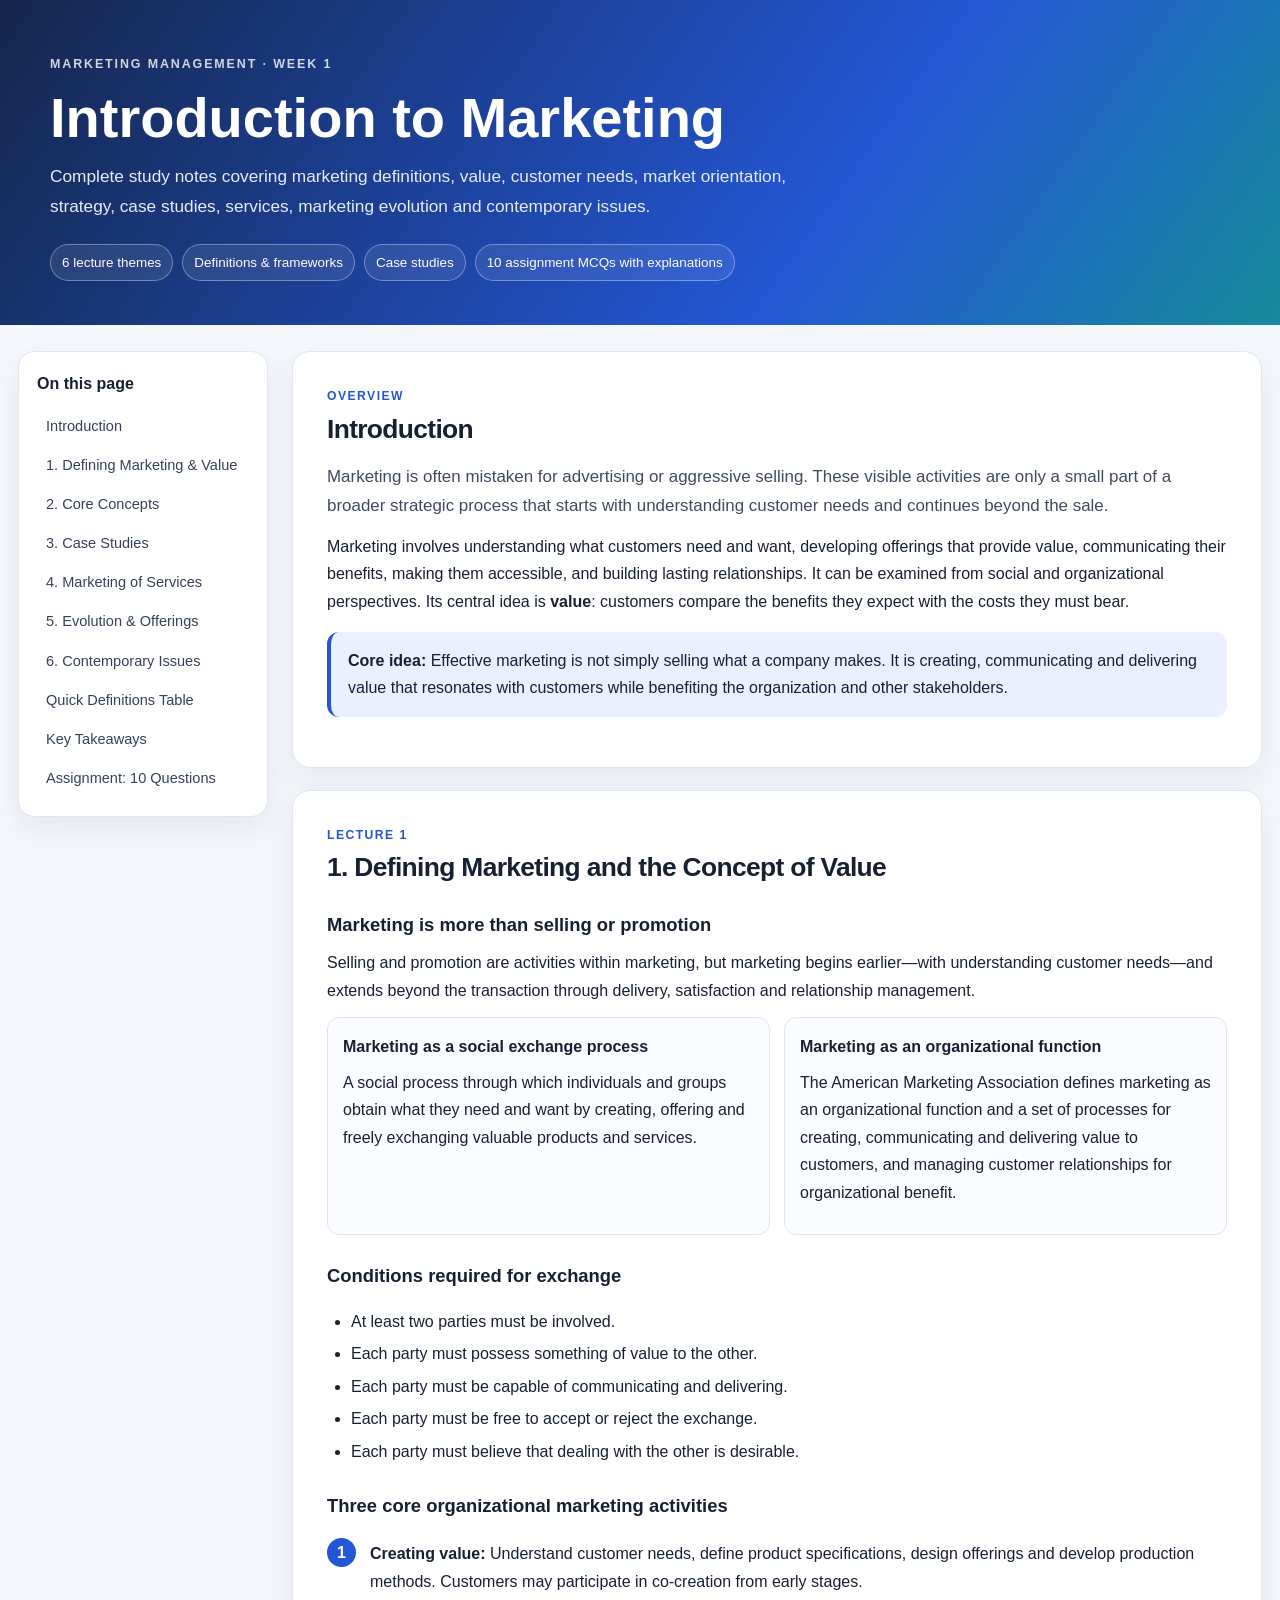
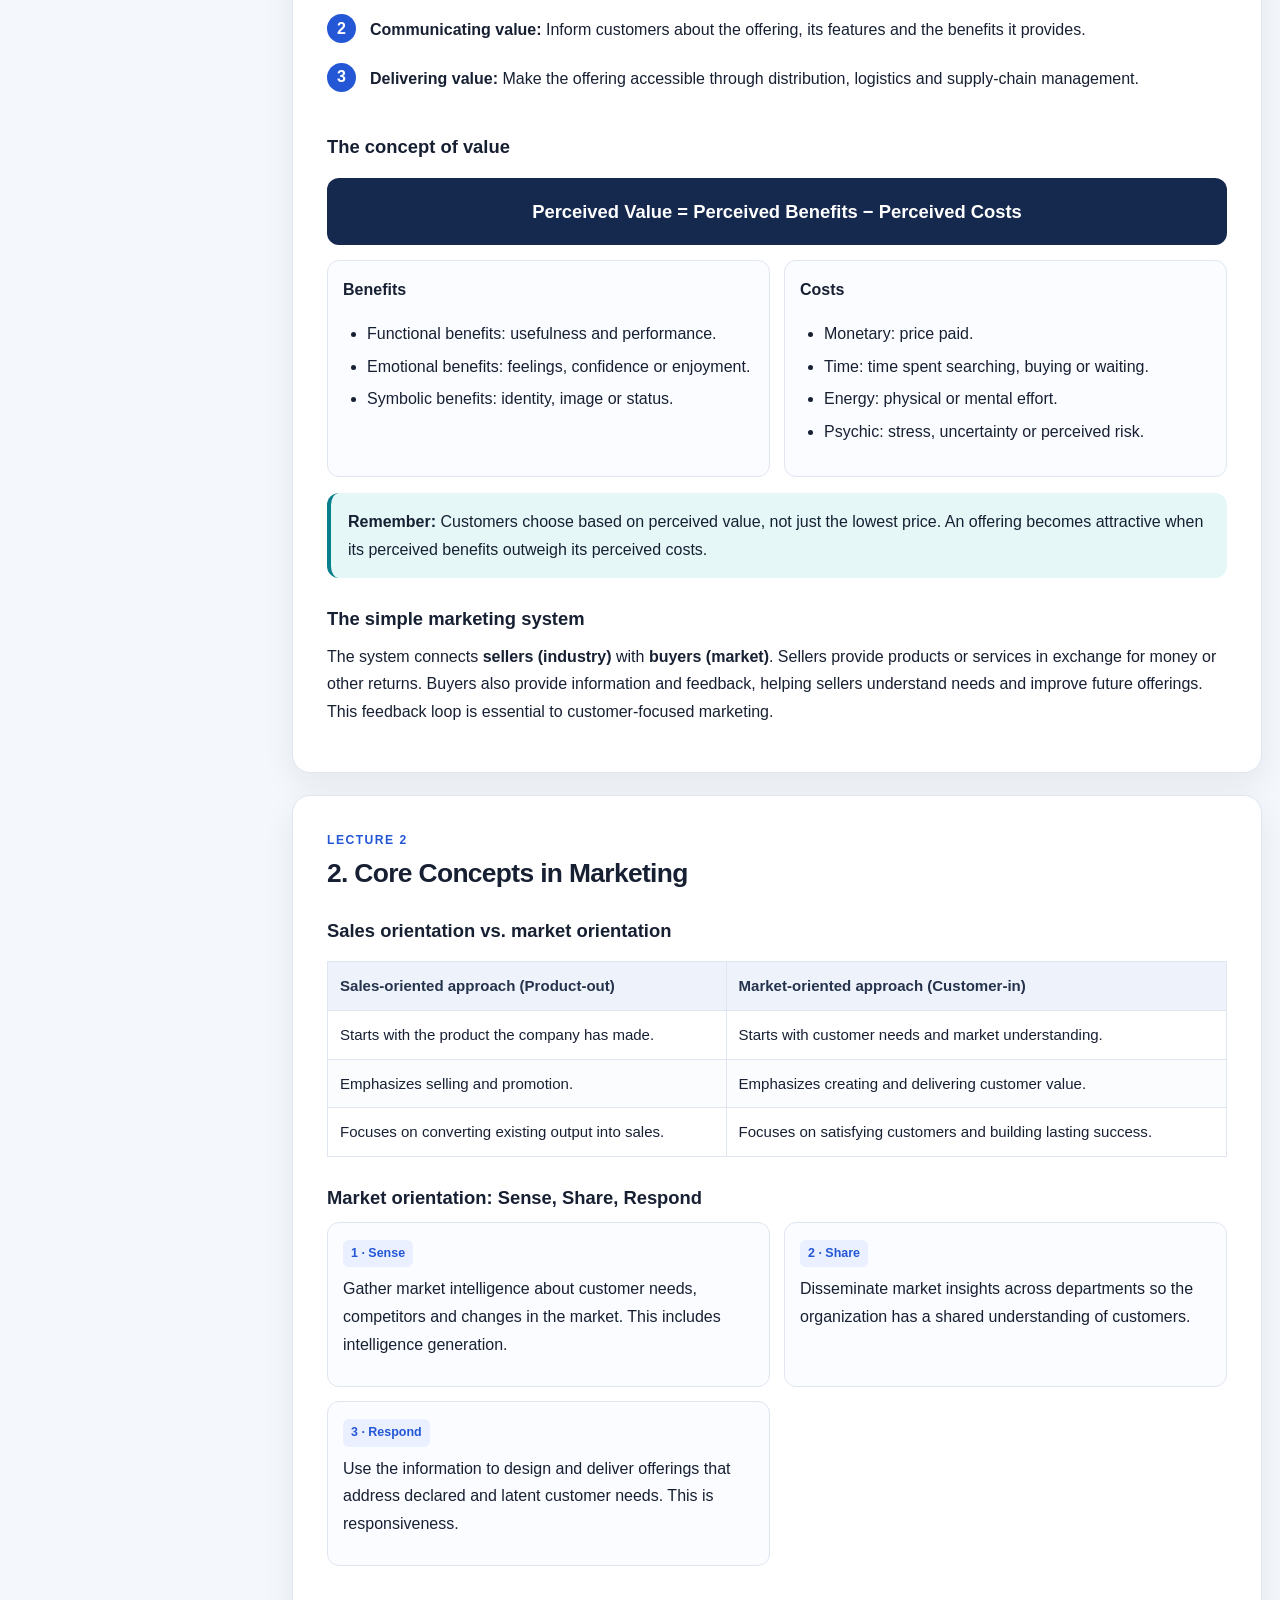
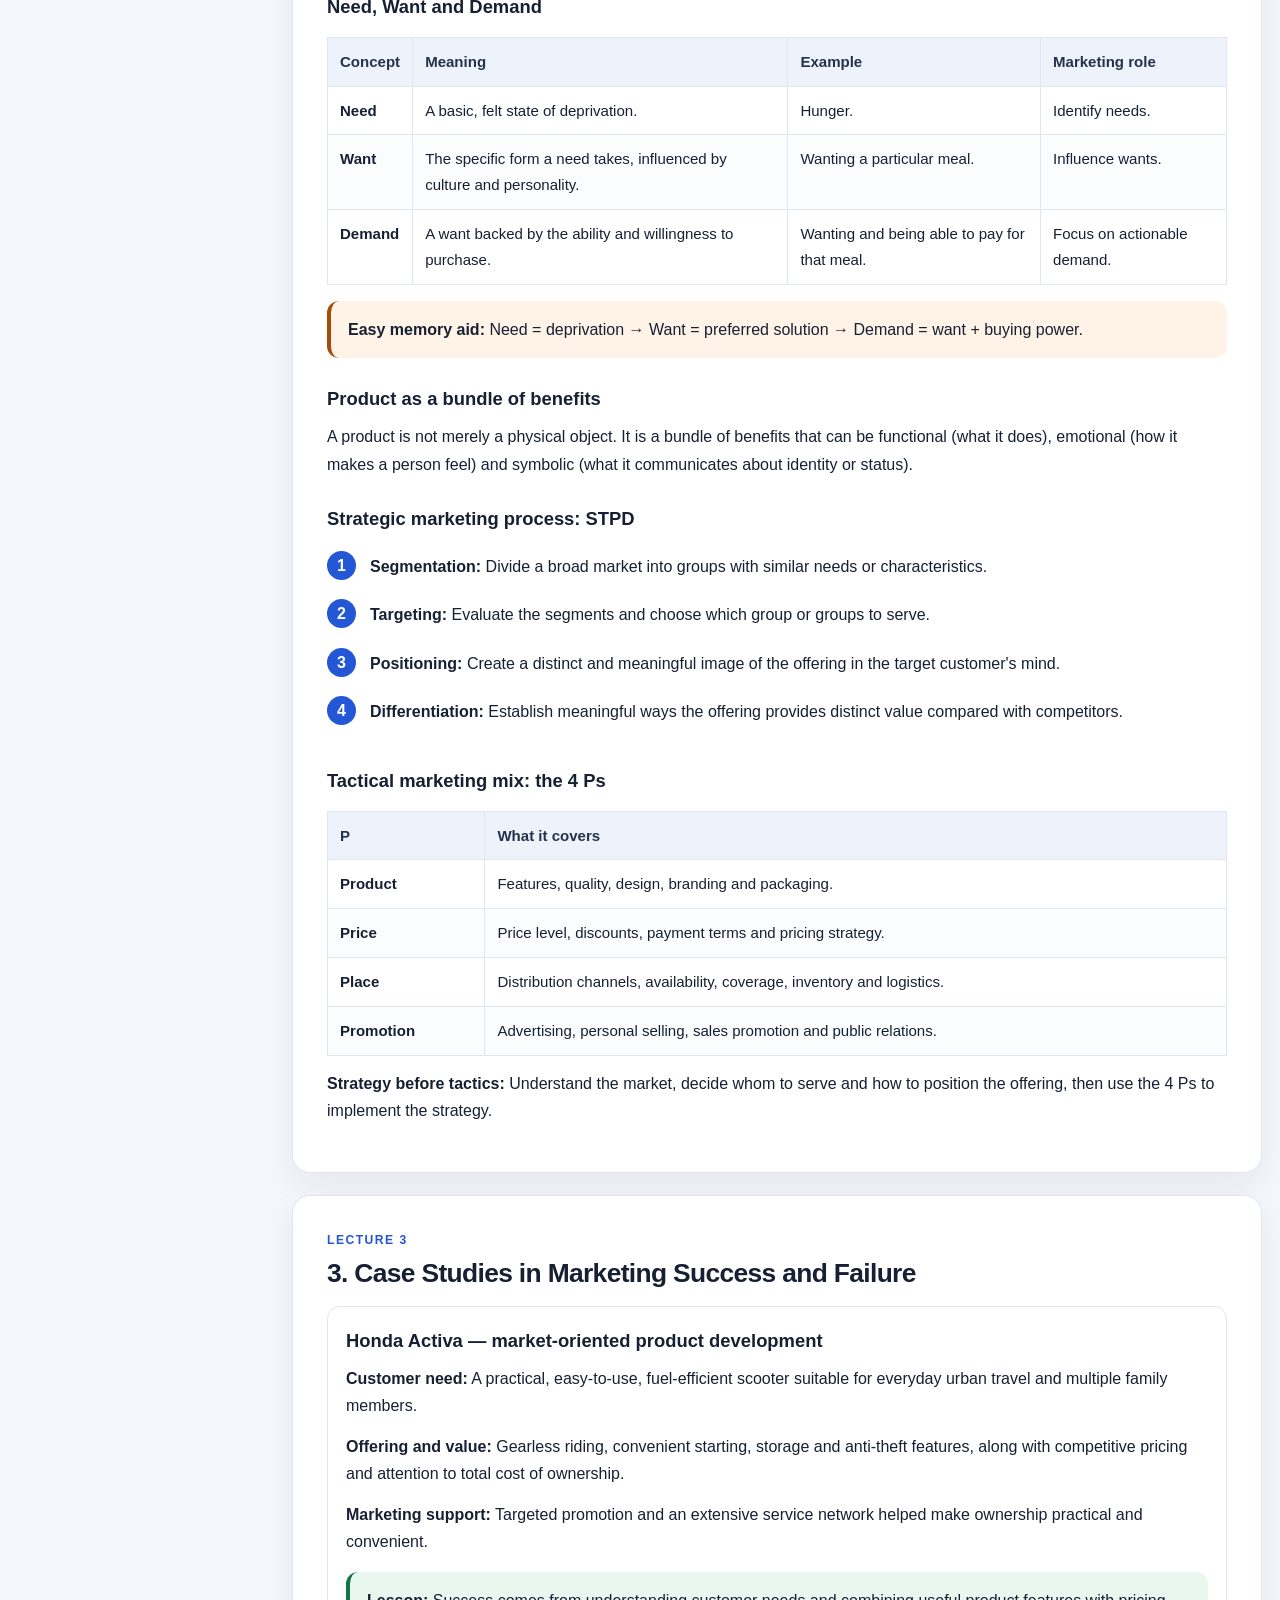
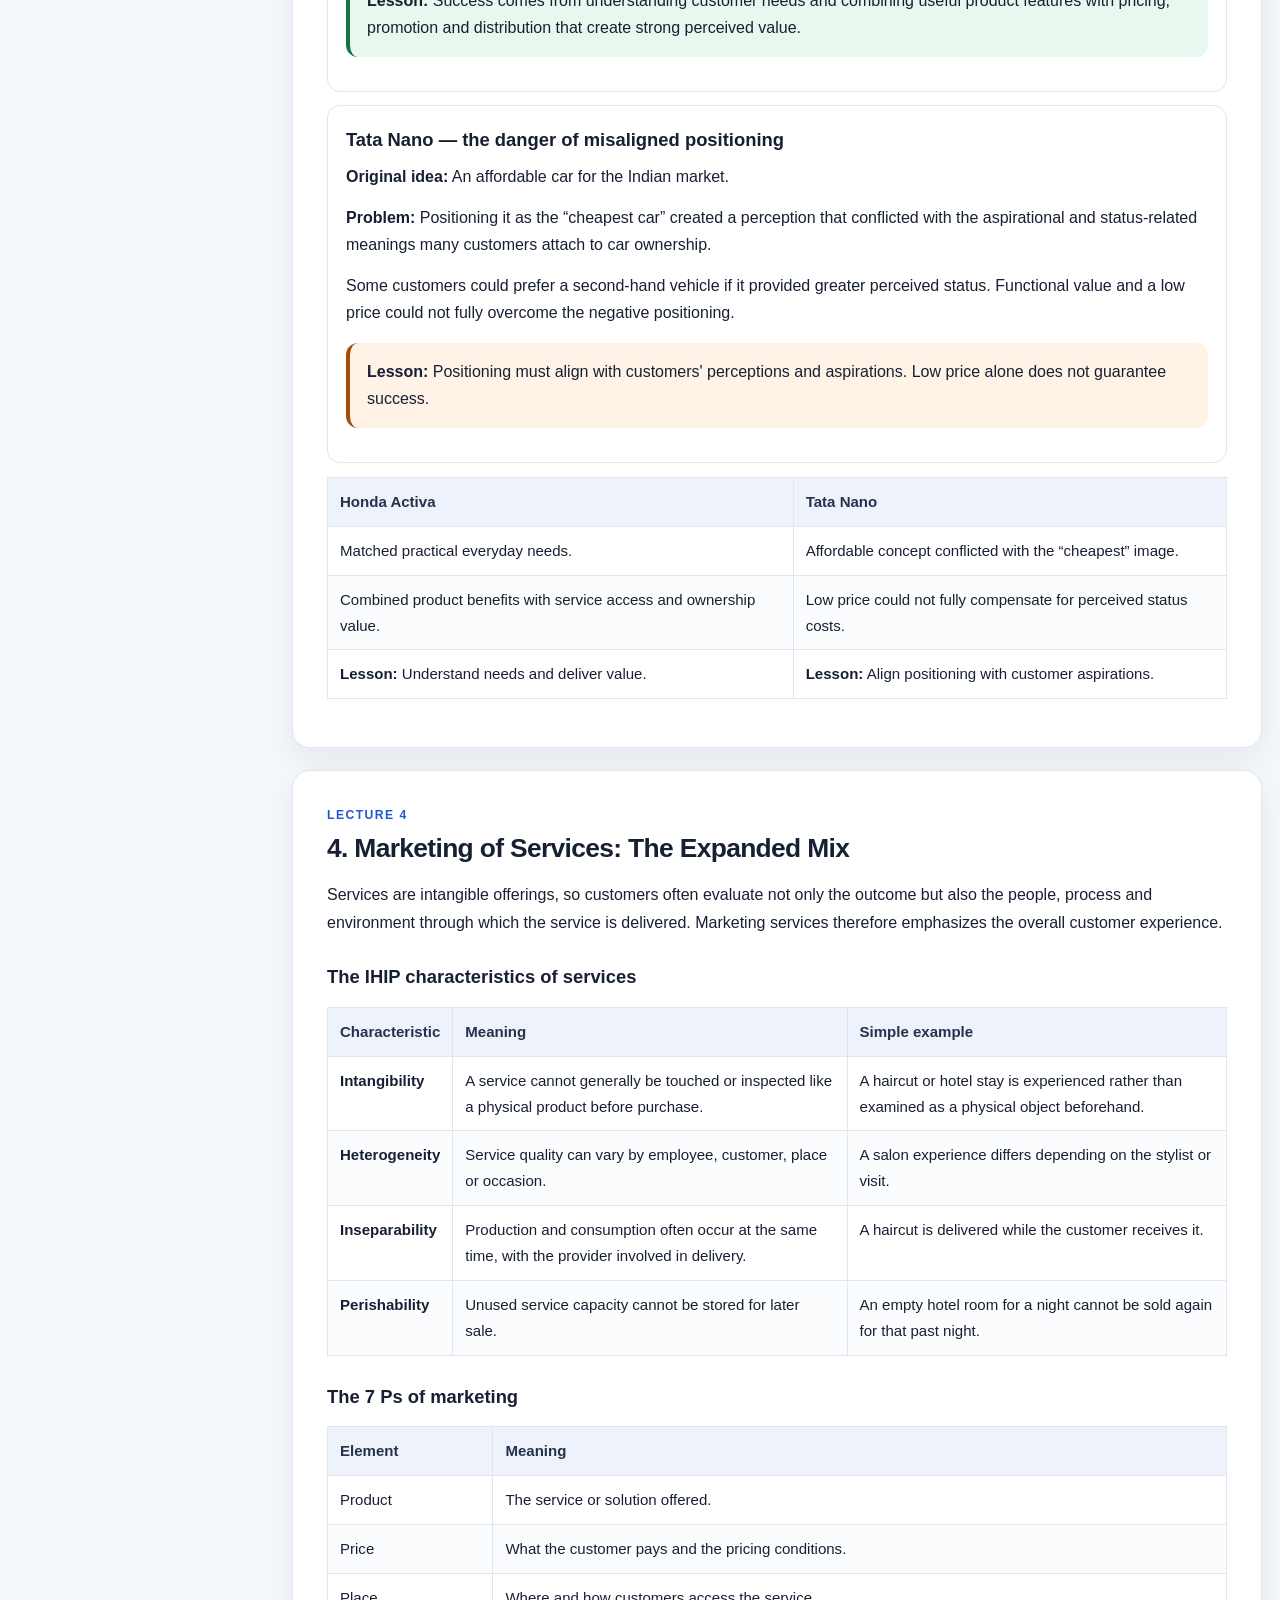
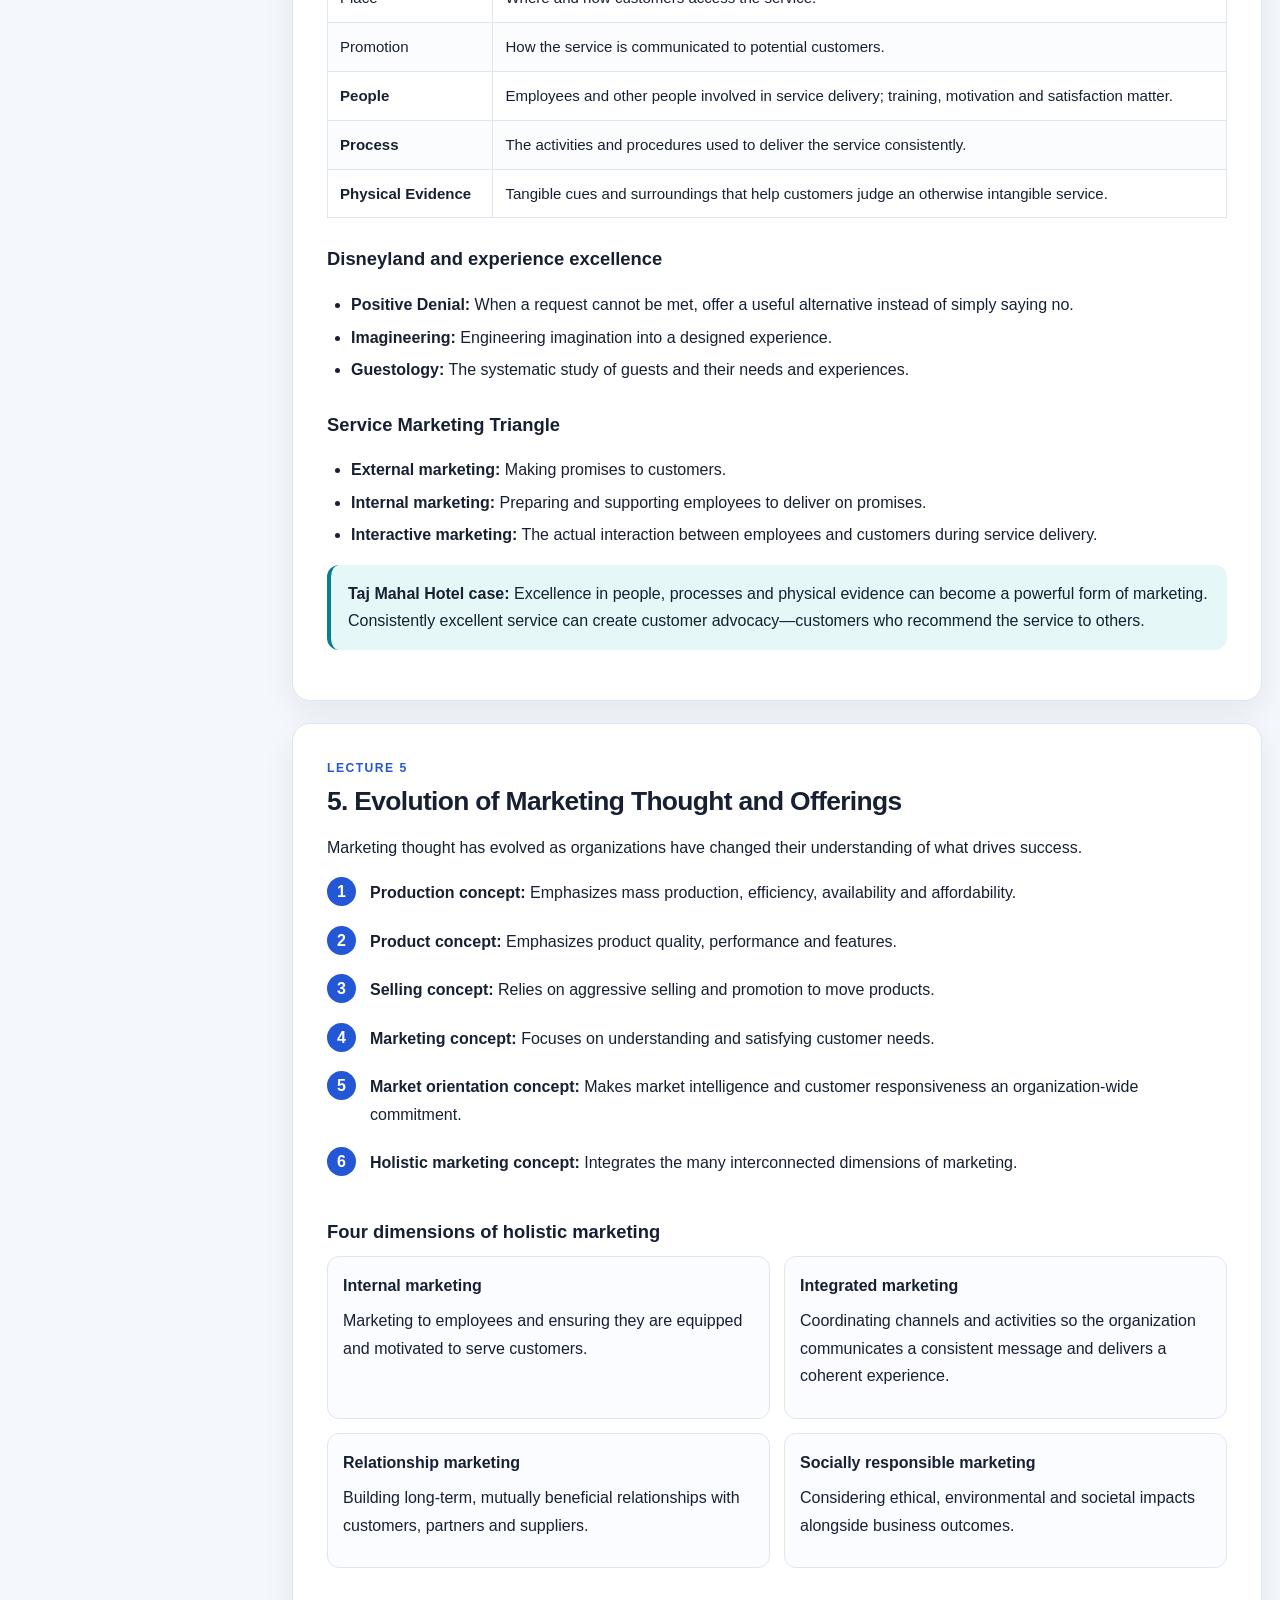
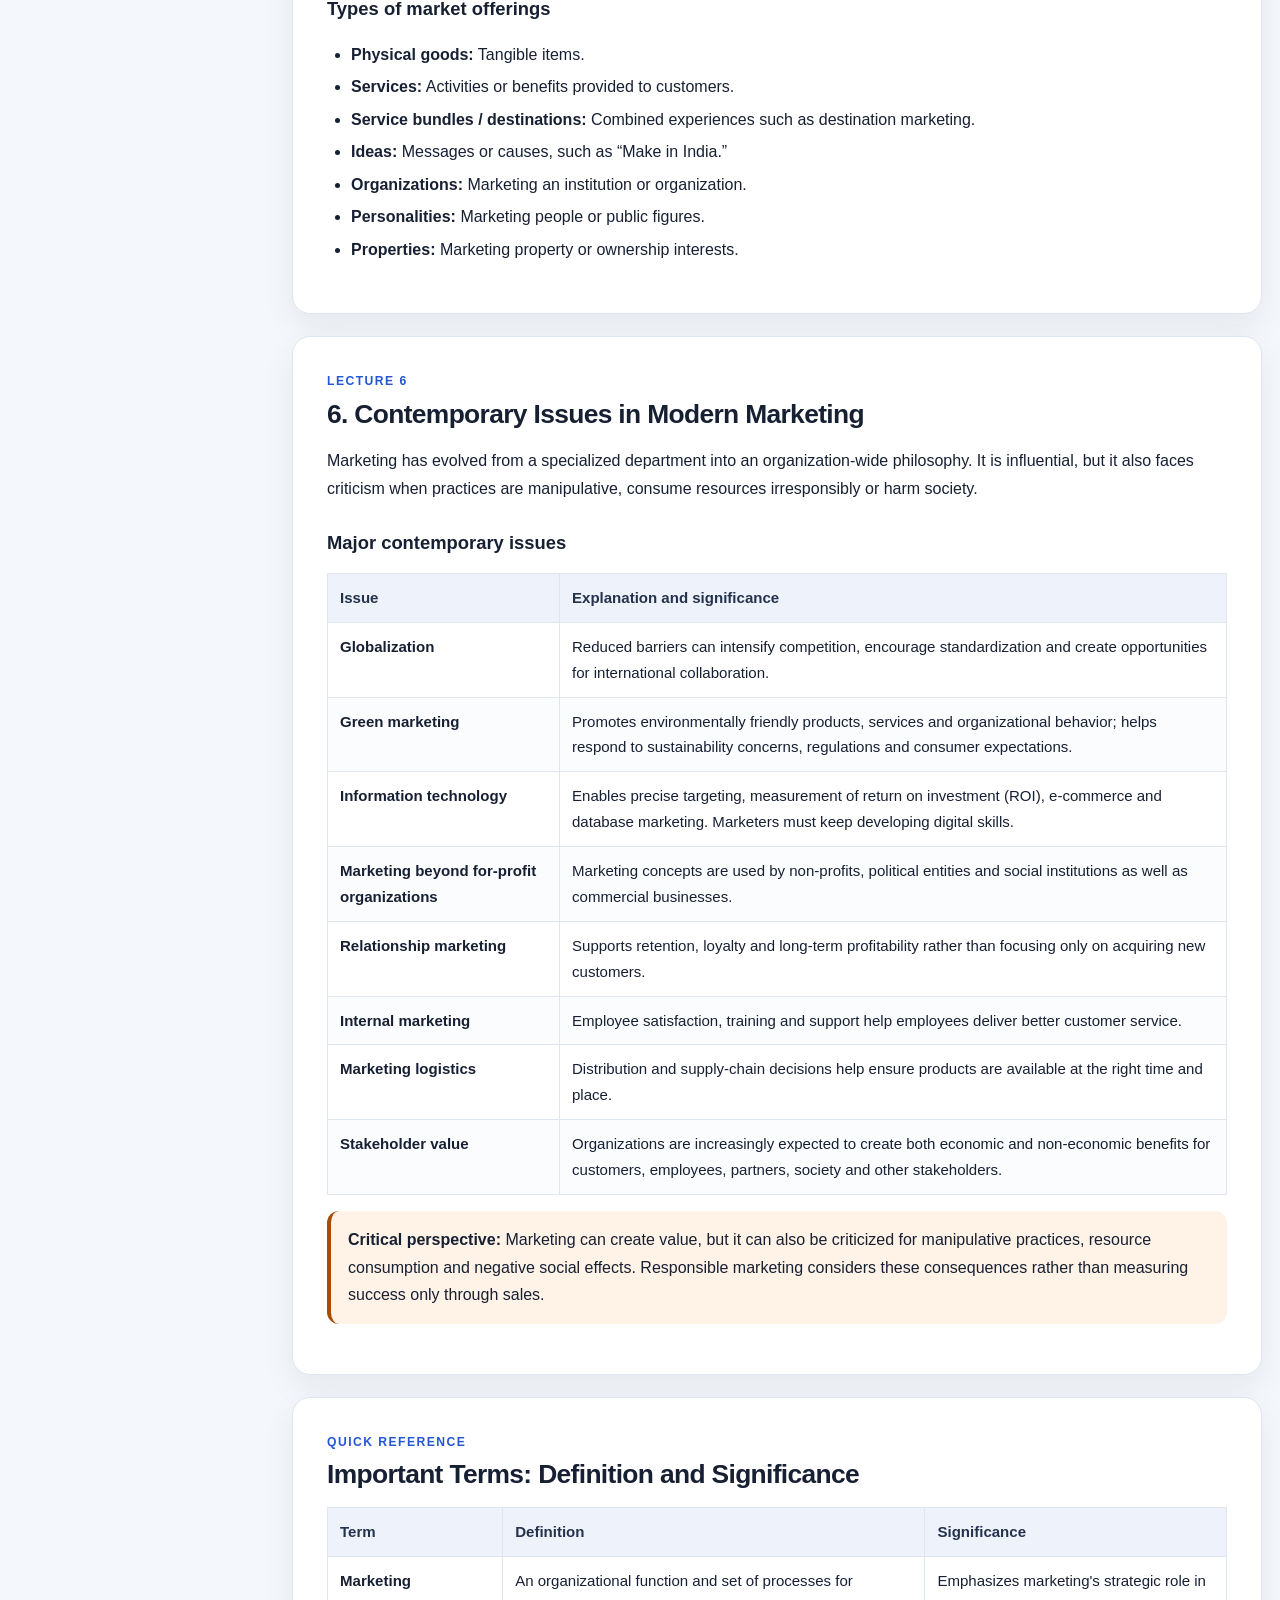
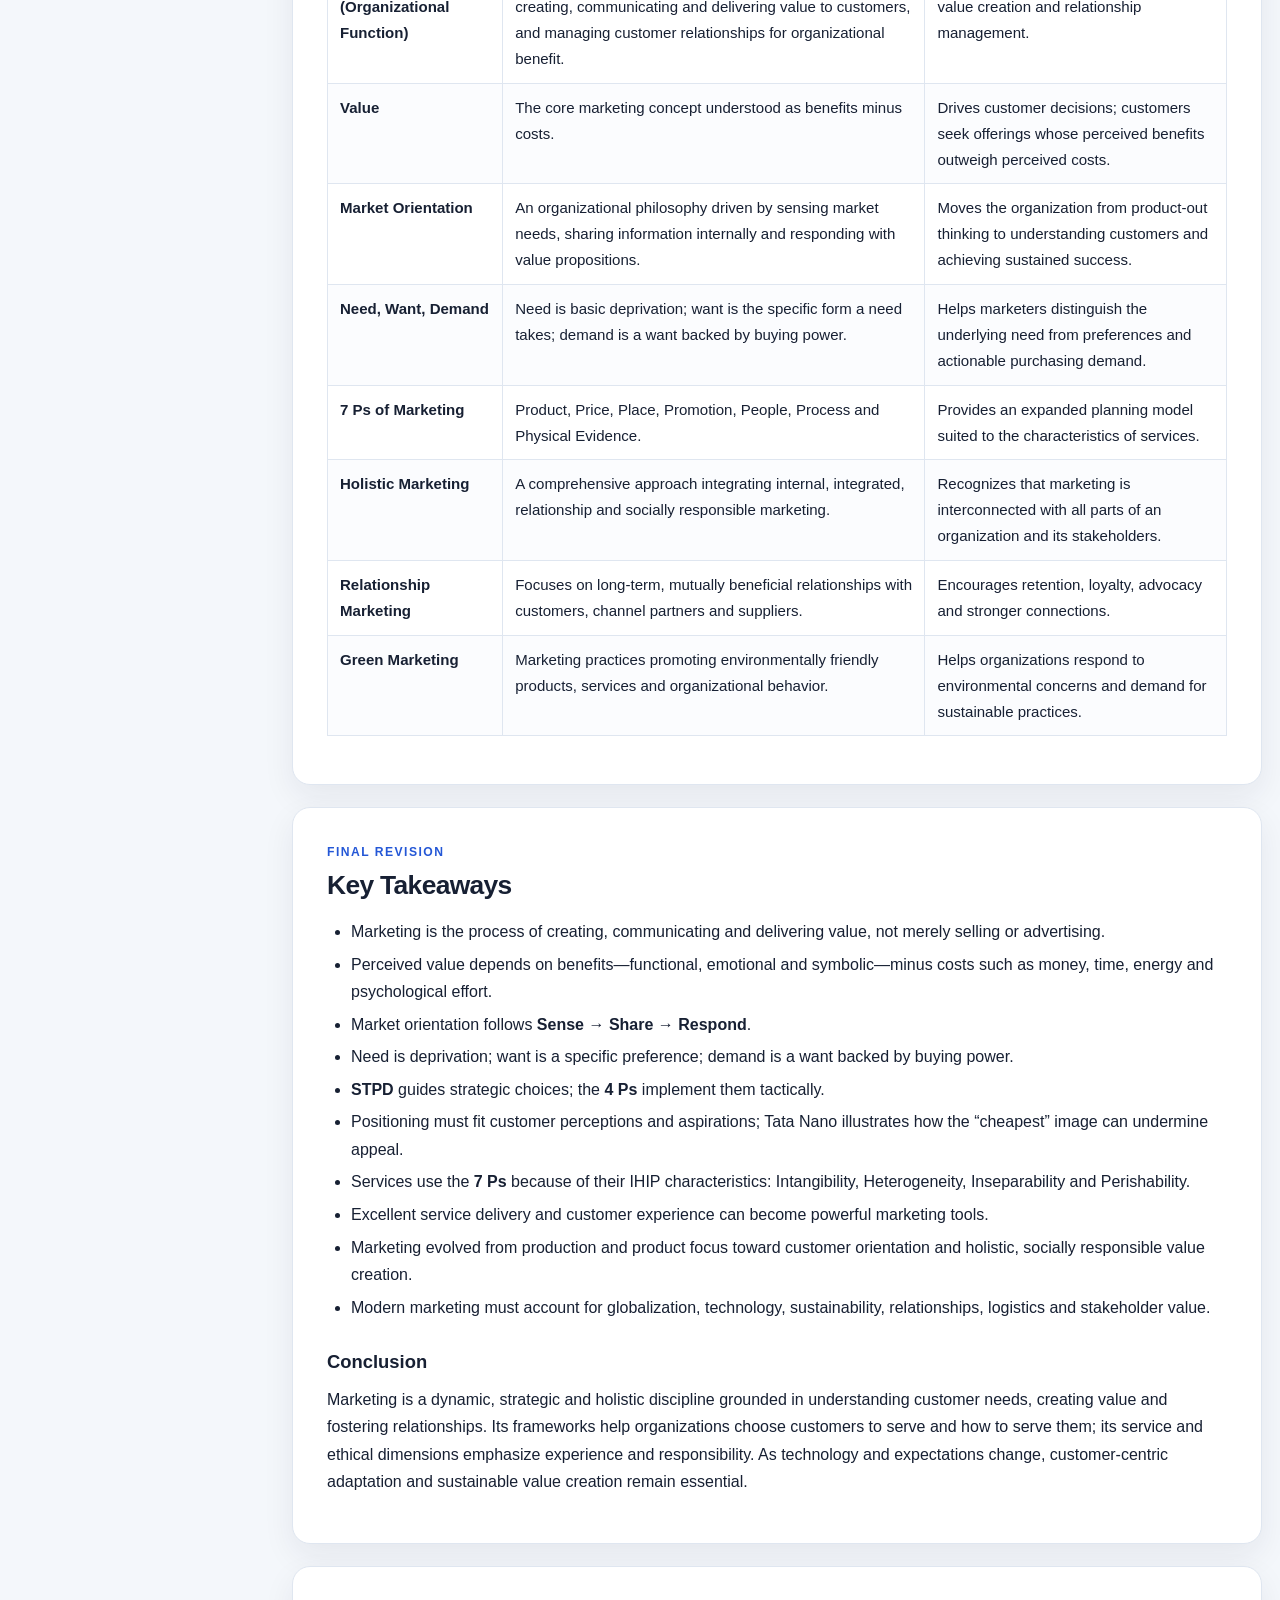
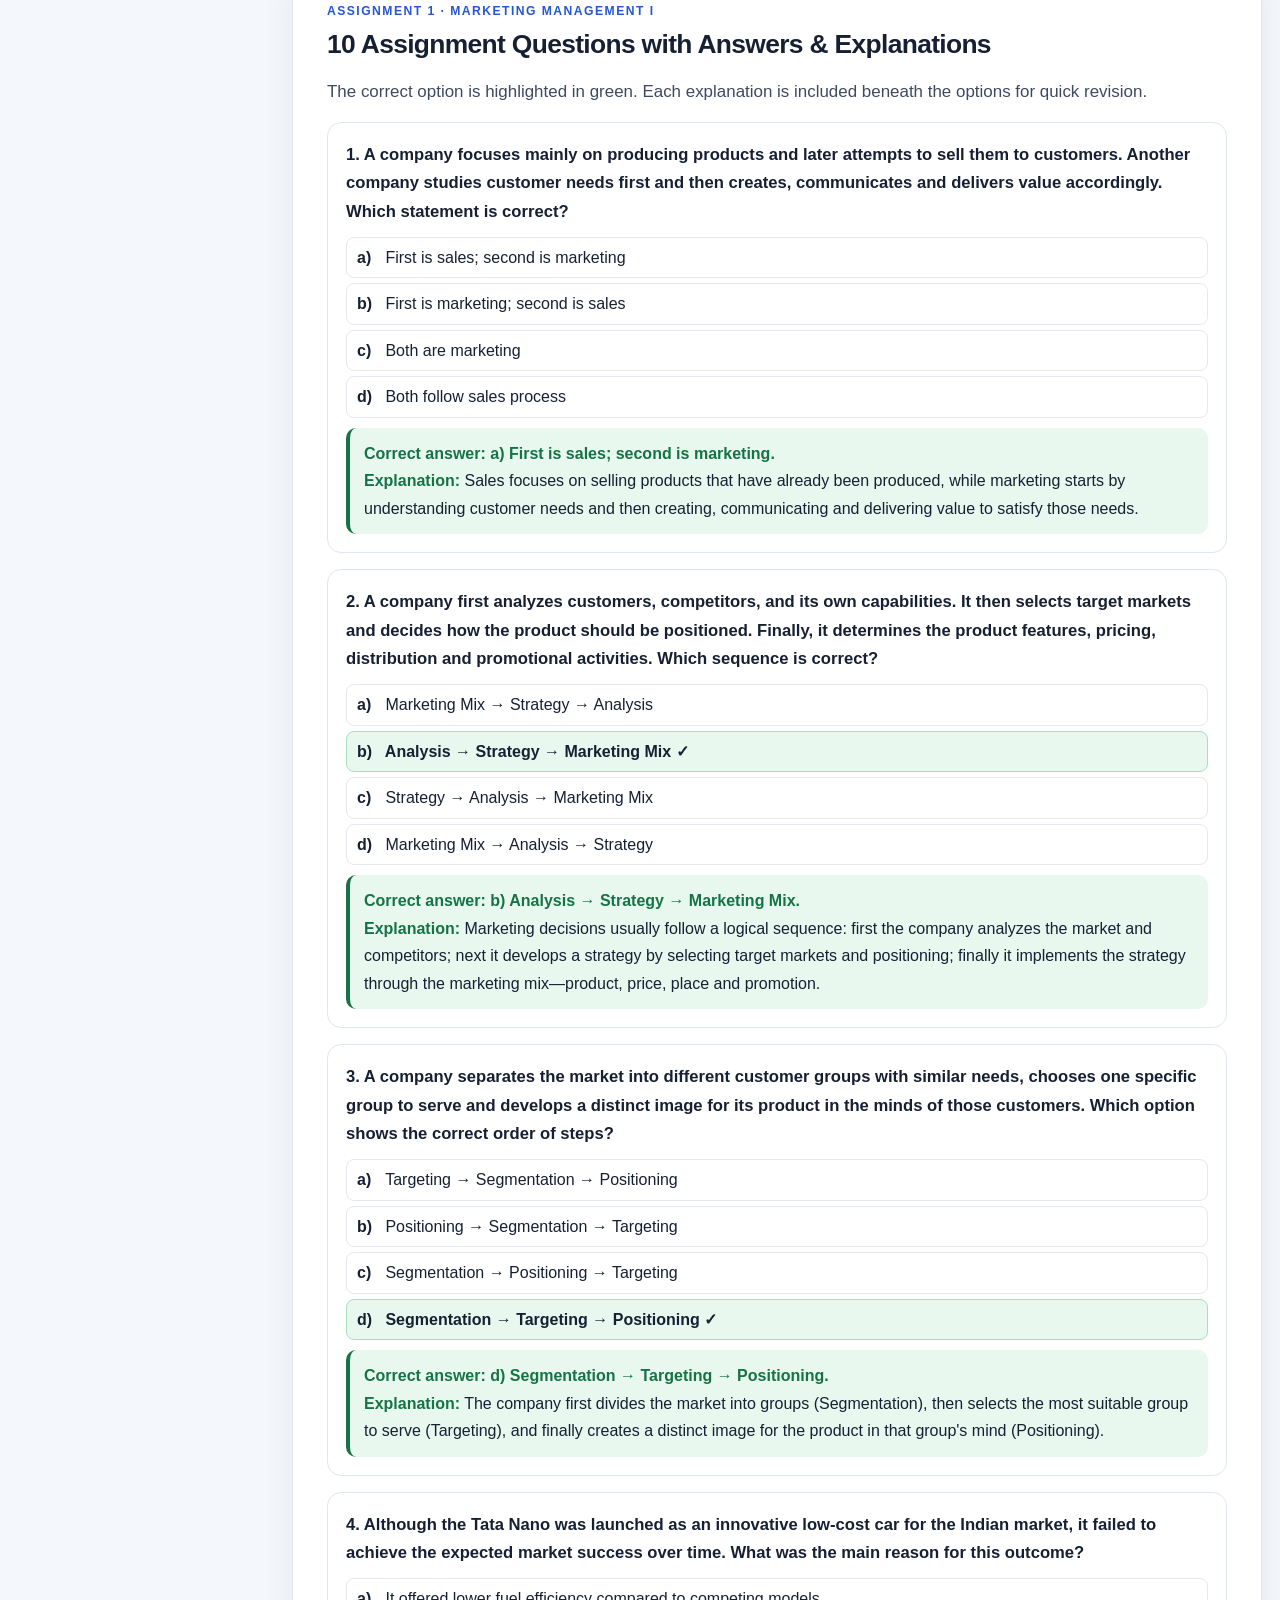
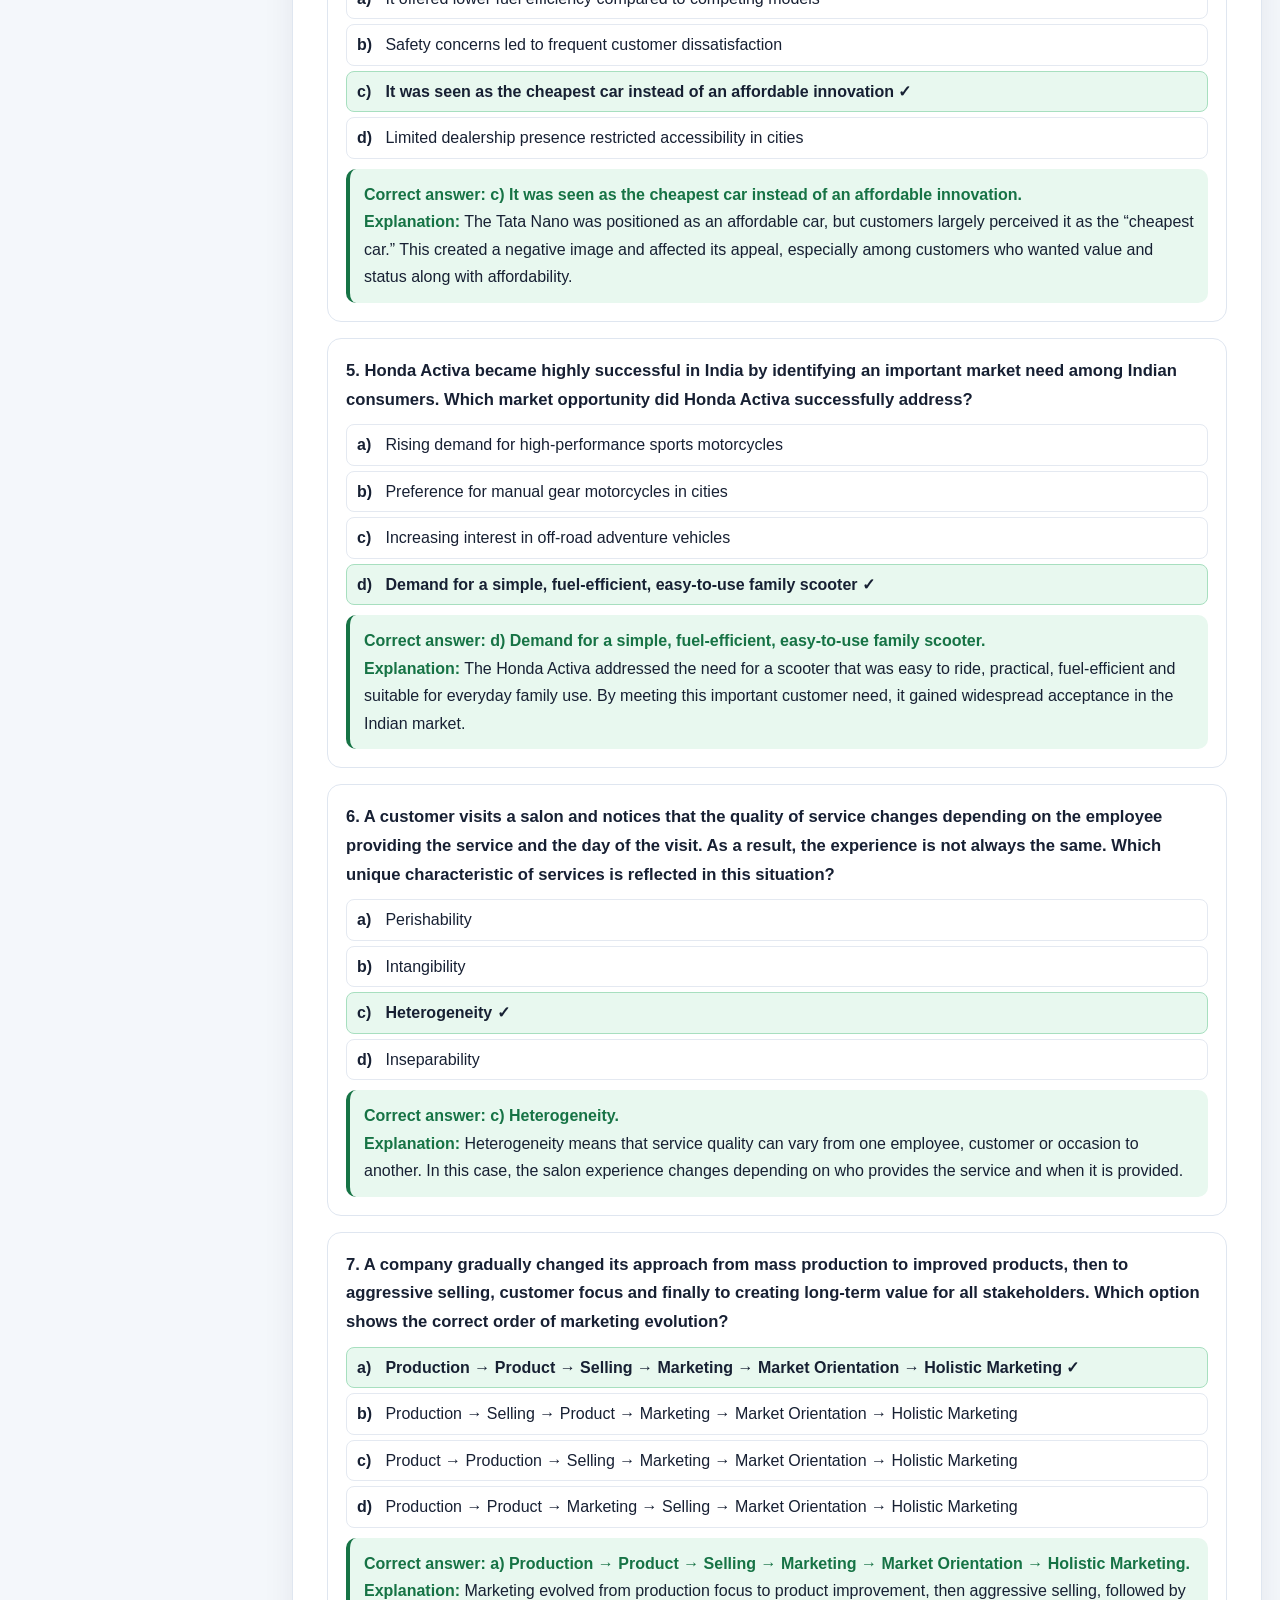
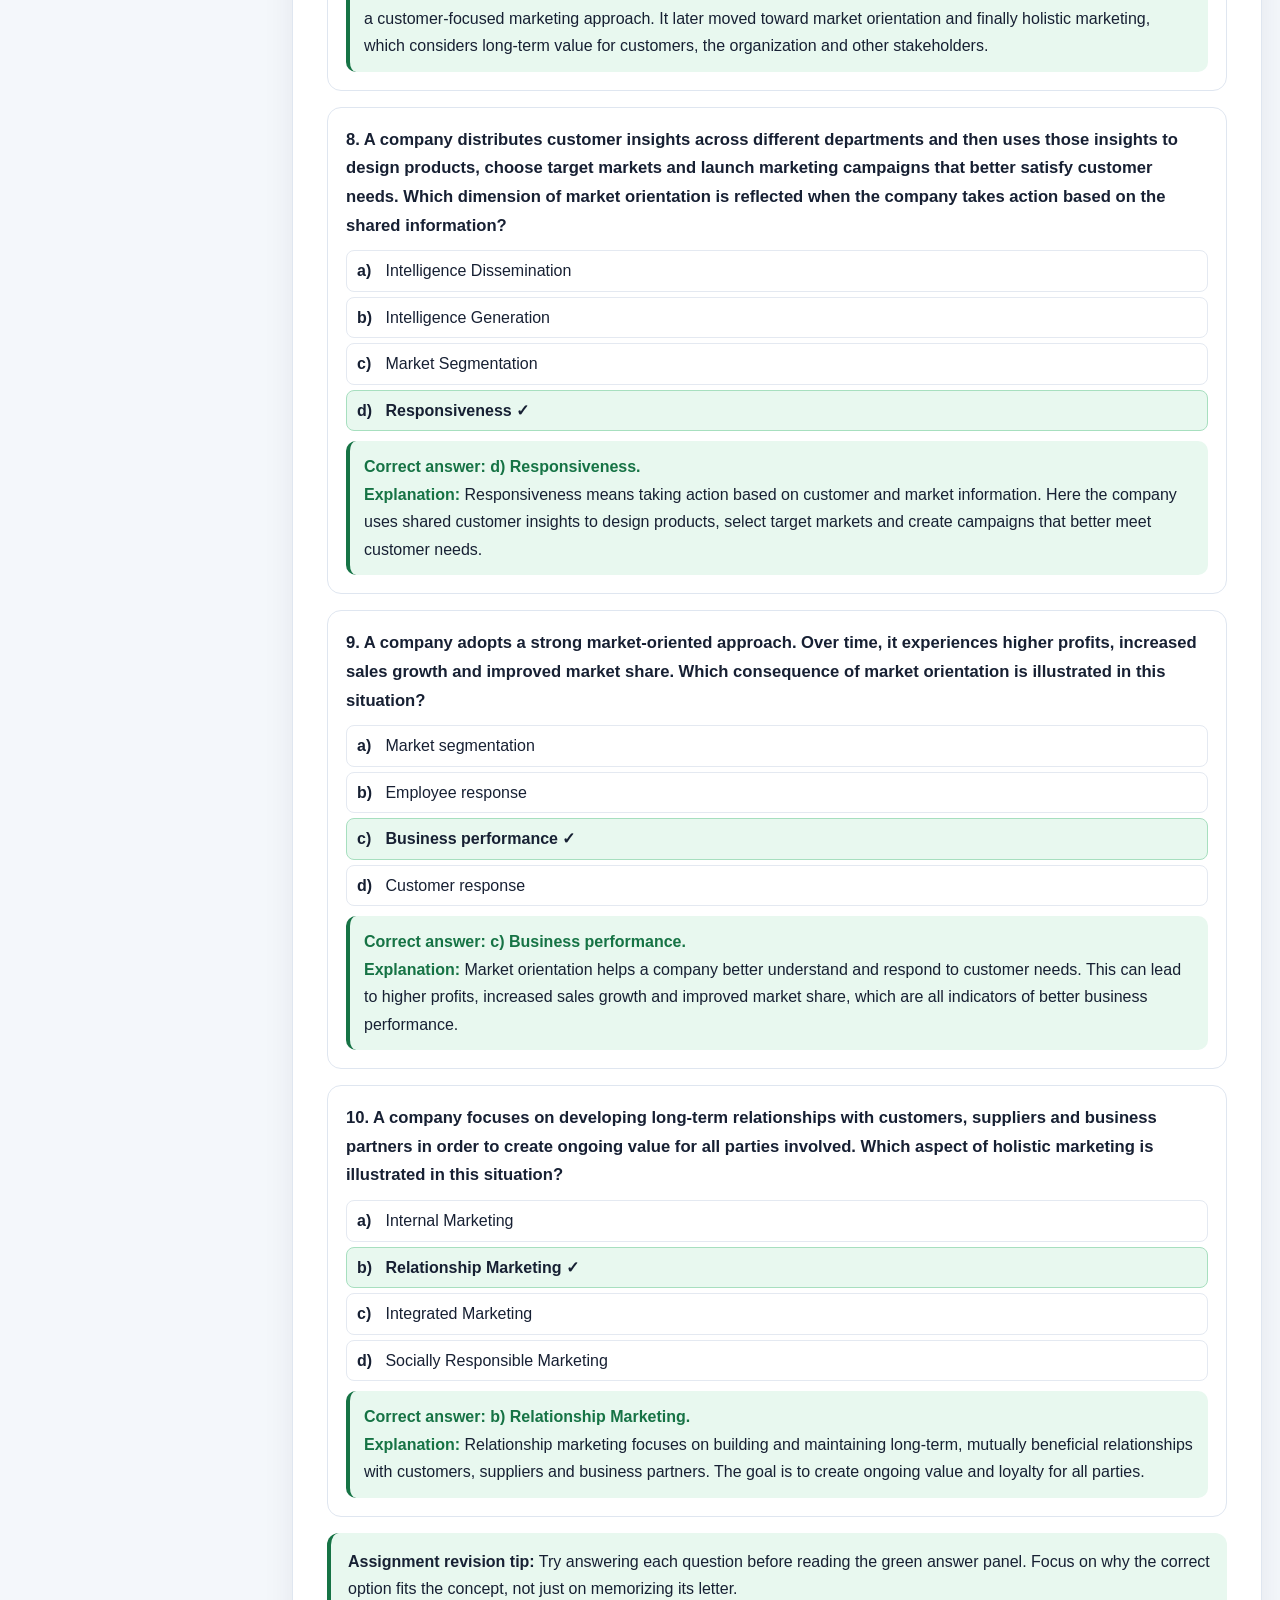
==== week1.html @ 0cf60ad7 "initial seperate files" ====
<!DOCTYPE html>
<html lang="en">
<head>
<meta charset="UTF-8">
<meta name="viewport" content="width=device-width, initial-scale=1.0">
<title>Week 1 — Introduction to Marketing | Notes</title>
<style>
:root{--ink:#172033;--muted:#5c667a;--bg:#f4f7fb;--card:#fff;--line:#dfe6f0;--blue:#2457d6;--blue2:#eaf0ff;--teal:#087f8c;--teal2:#e5f7f7;--orange:#a64b08;--orange2:#fff2e6;--green:#167345;--green2:#e8f8ef;--purple:#6941c6;--purple2:#f1ecff;--shadow:0 12px 32px rgba(23,32,51,.07)}
*{box-sizing:border-box;scroll-behavior:smooth}
body{margin:0;background:var(--bg);color:var(--ink);font:16px/1.72 Inter,Segoe UI,Arial,sans-serif}
a{color:var(--blue);text-decoration:none}a:hover{text-decoration:underline}
.hero{background:linear-gradient(125deg,#14264b,#2457d6 65%,#168a9b);color:#fff;padding:54px 22px 44px}
.hero-inner{max-width:1180px;margin:auto}
.eyebrow{text-transform:uppercase;letter-spacing:.15em;font-size:.78rem;font-weight:800;opacity:.8}
h1{font-size:clamp(2.1rem,5vw,3.5rem);line-height:1.12;margin:12px 0}
.hero p{max-width:780px;color:#e7edff;font-size:1.08rem;margin:0}
.hero-pills{display:flex;flex-wrap:wrap;gap:9px;margin-top:22px}
.pill{border:1px solid #ffffff55;background:#ffffff16;padding:6px 11px;border-radius:99px;font-size:.84rem}
.layout{max-width:1280px;margin:26px auto;padding:0 18px;display:grid;grid-template-columns:250px minmax(0,1fr);gap:24px}
.sidebar{position:sticky;top:16px;align-self:start;background:var(--card);border:1px solid var(--line);border-radius:16px;padding:18px;box-shadow:var(--shadow);max-height:calc(100vh - 32px);overflow:auto}
.sidebar strong{display:block;margin-bottom:10px}
.sidebar a{display:block;padding:7px 9px;border-radius:8px;color:#35415a;font-size:.91rem}
.sidebar a:hover{background:var(--blue2);text-decoration:none;color:var(--blue)}
main{min-width:0}
section{background:var(--card);border:1px solid var(--line);border-radius:18px;padding:clamp(20px,3vw,34px);margin-bottom:22px;box-shadow:var(--shadow);scroll-margin-top:20px}
h2{font-size:1.65rem;line-height:1.25;margin:0 0 16px;letter-spacing:-.025em}
h3{font-size:1.15rem;margin:25px 0 8px}
h4{font-size:1rem;margin:16px 0 6px}
p{margin:8px 0 13px}
ul,ol{padding-left:24px}
li{margin:5px 0}
.lead{font-size:1.06rem;color:#3f4a60}
.kicker{font-size:.76rem;text-transform:uppercase;letter-spacing:.12em;font-weight:800;color:var(--blue);margin-bottom:6px}
.callout{padding:15px 17px;border-radius:12px;margin:16px 0;border-left:4px solid var(--blue);background:var(--blue2)}
.callout.teal{border-color:var(--teal);background:var(--teal2)}
.callout.orange{border-color:var(--orange);background:var(--orange2)}
.callout.green{border-color:var(--green);background:var(--green2)}
.callout.purple{border-color:var(--purple);background:var(--purple2)}
.formula{font-size:1.15rem;font-weight:800;text-align:center;padding:18px;border-radius:12px;background:#15284d;color:white;margin:15px 0}
.grid{display:grid;grid-template-columns:repeat(2,minmax(0,1fr));gap:14px}
.mini{border:1px solid var(--line);border-radius:12px;padding:15px;background:#fbfcff}
.mini h4{margin-top:0}
table{width:100%;border-collapse:collapse;margin:14px 0;font-size:.94rem}
th,td{border:1px solid var(--line);padding:11px 12px;text-align:left;vertical-align:top}
th{background:#edf2fb;color:#24324b}
tr:nth-child(even) td{background:#fbfcfe}
.tag{display:inline-block;font-size:.78rem;font-weight:800;padding:3px 8px;border-radius:6px;background:var(--blue2);color:var(--blue)}
.steps{counter-reset:step;list-style:none;padding:0}
.steps li{counter-increment:step;position:relative;padding:2px 0 14px 43px}
.steps li:before{content:counter(step);position:absolute;left:0;top:0;width:29px;height:29px;display:grid;place-items:center;background:var(--blue);color:#fff;border-radius:50%;font-weight:800}
.case{border:1px solid var(--line);border-radius:13px;padding:18px;margin:13px 0}
.case h3{margin-top:0}
.answer{margin-top:10px;border-radius:10px;padding:12px 14px;background:var(--green2);border-left:4px solid var(--green)}
.answer strong{color:var(--green)}
.question{border:1px solid var(--line);border-radius:14px;padding:18px;margin:16px 0;break-inside:avoid}
.question h3{margin:0 0 9px;font-size:1.04rem}
.options{list-style:none;padding:0;margin:10px 0}
.options li{padding:6px 10px;margin:5px 0;border:1px solid #e4e9f1;border-radius:8px}
.options li.correct{background:var(--green2);border-color:#a7dfbf;font-weight:700}
.options .letter{display:inline-block;min-width:24px;font-weight:800}
.small{font-size:.9rem;color:var(--muted)}
footer{text-align:center;color:var(--muted);padding:20px}
.toplink{display:inline-block;margin-top:10px;font-size:.9rem}
@media(max-width:900px){.layout{grid-template-columns:1fr}.sidebar{position:relative;top:auto;max-height:none}.sidebar nav{display:grid;grid-template-columns:repeat(2,minmax(0,1fr));gap:2px}.grid{grid-template-columns:1fr}}
@media(max-width:540px){.hero{padding:38px 18px}.layout{padding:0 10px;margin:14px auto}section{padding:18px}table{display:block;overflow-x:auto;white-space:normal}.sidebar nav{grid-template-columns:1fr}}
@media print{body{background:white;font-size:11pt}.hero{padding:22px;background:#fff;color:#111;border-bottom:2px solid #222}.hero p{color:#333}.layout{display:block;max-width:none;margin:0;padding:0}.sidebar{display:none}section{box-shadow:none;break-inside:avoid;border:0;border-bottom:1px solid #ccc;padding:18px 0}.question{break-inside:avoid}.hero-pills{display:none}a{color:inherit}}
</style>
</head>
<body>
<header class="hero" id="top">
  <div class="hero-inner">
    <div class="eyebrow">Marketing Management · Week 1</div>
    <h1>Introduction to Marketing</h1>
    <p>Complete study notes covering marketing definitions, value, customer needs, market orientation, strategy, case studies, services, marketing evolution and contemporary issues.</p>
    <div class="hero-pills"><span class="pill">6 lecture themes</span><span class="pill">Definitions & frameworks</span><span class="pill">Case studies</span><span class="pill">10 assignment MCQs with explanations</span></div>
  </div>
</header>

<div class="layout">
<aside class="sidebar">
  <strong>On this page</strong>
  <nav>
    <a href="#intro">Introduction</a>
    <a href="#definitions">1. Defining Marketing & Value</a>
    <a href="#core">2. Core Concepts</a>
    <a href="#cases">3. Case Studies</a>
    <a href="#services">4. Marketing of Services</a>
    <a href="#evolution">5. Evolution & Offerings</a>
    <a href="#contemporary">6. Contemporary Issues</a>
    <a href="#glossary">Quick Definitions Table</a>
    <a href="#takeaways">Key Takeaways</a>
    <a href="#assignment">Assignment: 10 Questions</a>
  </nav>
</aside>

<main>
<section id="intro">
  <div class="kicker">Overview</div>
  <h2>Introduction</h2>
  <p class="lead">Marketing is often mistaken for advertising or aggressive selling. These visible activities are only a small part of a broader strategic process that starts with understanding customer needs and continues beyond the sale.</p>
  <p>Marketing involves understanding what customers need and want, developing offerings that provide value, communicating their benefits, making them accessible, and building lasting relationships. It can be examined from social and organizational perspectives. Its central idea is <strong>value</strong>: customers compare the benefits they expect with the costs they must bear.</p>
  <div class="callout"><strong>Core idea:</strong> Effective marketing is not simply selling what a company makes. It is creating, communicating and delivering value that resonates with customers while benefiting the organization and other stakeholders.</div>
</section>

<section id="definitions">
  <div class="kicker">Lecture 1</div>
  <h2>1. Defining Marketing and the Concept of Value</h2>
  <h3>Marketing is more than selling or promotion</h3>
  <p>Selling and promotion are activities within marketing, but marketing begins earlier—with understanding customer needs—and extends beyond the transaction through delivery, satisfaction and relationship management.</p>
  <div class="grid">
    <div class="mini">
      <h4>Marketing as a social exchange process</h4>
      <p>A social process through which individuals and groups obtain what they need and want by creating, offering and freely exchanging valuable products and services.</p>
    </div>
    <div class="mini">
      <h4>Marketing as an organizational function</h4>
      <p>The American Marketing Association defines marketing as an organizational function and a set of processes for creating, communicating and delivering value to customers, and managing customer relationships for organizational benefit.</p>
    </div>
  </div>
  <h3>Conditions required for exchange</h3>
  <ul>
    <li>At least two parties must be involved.</li>
    <li>Each party must possess something of value to the other.</li>
    <li>Each party must be capable of communicating and delivering.</li>
    <li>Each party must be free to accept or reject the exchange.</li>
    <li>Each party must believe that dealing with the other is desirable.</li>
  </ul>
  <h3>Three core organizational marketing activities</h3>
  <ol class="steps">
    <li><strong>Creating value:</strong> Understand customer needs, define product specifications, design offerings and develop production methods. Customers may participate in co-creation from early stages.</li>
    <li><strong>Communicating value:</strong> Inform customers about the offering, its features and the benefits it provides.</li>
    <li><strong>Delivering value:</strong> Make the offering accessible through distribution, logistics and supply-chain management.</li>
  </ol>
  <h3>The concept of value</h3>
  <div class="formula">Perceived Value = Perceived Benefits − Perceived Costs</div>
  <div class="grid">
    <div class="mini"><h4>Benefits</h4><ul><li>Functional benefits: usefulness and performance.</li><li>Emotional benefits: feelings, confidence or enjoyment.</li><li>Symbolic benefits: identity, image or status.</li></ul></div>
    <div class="mini"><h4>Costs</h4><ul><li>Monetary: price paid.</li><li>Time: time spent searching, buying or waiting.</li><li>Energy: physical or mental effort.</li><li>Psychic: stress, uncertainty or perceived risk.</li></ul></div>
  </div>
  <div class="callout teal"><strong>Remember:</strong> Customers choose based on perceived value, not just the lowest price. An offering becomes attractive when its perceived benefits outweigh its perceived costs.</div>
  <h3>The simple marketing system</h3>
  <p>The system connects <strong>sellers (industry)</strong> with <strong>buyers (market)</strong>. Sellers provide products or services in exchange for money or other returns. Buyers also provide information and feedback, helping sellers understand needs and improve future offerings. This feedback loop is essential to customer-focused marketing.</p>
</section>

<section id="core">
  <div class="kicker">Lecture 2</div>
  <h2>2. Core Concepts in Marketing</h2>
  <h3>Sales orientation vs. market orientation</h3>
  <table><thead><tr><th>Sales-oriented approach (Product-out)</th><th>Market-oriented approach (Customer-in)</th></tr></thead><tbody>
  <tr><td>Starts with the product the company has made.</td><td>Starts with customer needs and market understanding.</td></tr>
  <tr><td>Emphasizes selling and promotion.</td><td>Emphasizes creating and delivering customer value.</td></tr>
  <tr><td>Focuses on converting existing output into sales.</td><td>Focuses on satisfying customers and building lasting success.</td></tr>
  </tbody></table>
  <h3>Market orientation: Sense, Share, Respond</h3>
  <div class="grid">
    <div class="mini"><h4><span class="tag">1 · Sense</span></h4><p>Gather market intelligence about customer needs, competitors and changes in the market. This includes intelligence generation.</p></div>
    <div class="mini"><h4><span class="tag">2 · Share</span></h4><p>Disseminate market insights across departments so the organization has a shared understanding of customers.</p></div>
    <div class="mini"><h4><span class="tag">3 · Respond</span></h4><p>Use the information to design and deliver offerings that address declared and latent customer needs. This is responsiveness.</p></div>
  </div>
  <h3>Need, Want and Demand</h3>
  <table><thead><tr><th>Concept</th><th>Meaning</th><th>Example</th><th>Marketing role</th></tr></thead><tbody>
  <tr><td><strong>Need</strong></td><td>A basic, felt state of deprivation.</td><td>Hunger.</td><td>Identify needs.</td></tr>
  <tr><td><strong>Want</strong></td><td>The specific form a need takes, influenced by culture and personality.</td><td>Wanting a particular meal.</td><td>Influence wants.</td></tr>
  <tr><td><strong>Demand</strong></td><td>A want backed by the ability and willingness to purchase.</td><td>Wanting and being able to pay for that meal.</td><td>Focus on actionable demand.</td></tr>
  </tbody></table>
  <div class="callout orange"><strong>Easy memory aid:</strong> Need = deprivation → Want = preferred solution → Demand = want + buying power.</div>
  <h3>Product as a bundle of benefits</h3>
  <p>A product is not merely a physical object. It is a bundle of benefits that can be functional (what it does), emotional (how it makes a person feel) and symbolic (what it communicates about identity or status).</p>
  <h3>Strategic marketing process: STPD</h3>
  <ol class="steps">
    <li><strong>Segmentation:</strong> Divide a broad market into groups with similar needs or characteristics.</li>
    <li><strong>Targeting:</strong> Evaluate the segments and choose which group or groups to serve.</li>
    <li><strong>Positioning:</strong> Create a distinct and meaningful image of the offering in the target customer's mind.</li>
    <li><strong>Differentiation:</strong> Establish meaningful ways the offering provides distinct value compared with competitors.</li>
  </ol>
  <h3>Tactical marketing mix: the 4 Ps</h3>
  <table><thead><tr><th>P</th><th>What it covers</th></tr></thead><tbody>
  <tr><td><strong>Product</strong></td><td>Features, quality, design, branding and packaging.</td></tr>
  <tr><td><strong>Price</strong></td><td>Price level, discounts, payment terms and pricing strategy.</td></tr>
  <tr><td><strong>Place</strong></td><td>Distribution channels, availability, coverage, inventory and logistics.</td></tr>
  <tr><td><strong>Promotion</strong></td><td>Advertising, personal selling, sales promotion and public relations.</td></tr>
  </tbody></table>
  <p><strong>Strategy before tactics:</strong> Understand the market, decide whom to serve and how to position the offering, then use the 4 Ps to implement the strategy.</p>
</section>

<section id="cases">
  <div class="kicker">Lecture 3</div>
  <h2>3. Case Studies in Marketing Success and Failure</h2>
  <div class="case">
    <h3>Honda Activa — market-oriented product development</h3>
    <p><strong>Customer need:</strong> A practical, easy-to-use, fuel-efficient scooter suitable for everyday urban travel and multiple family members.</p>
    <p><strong>Offering and value:</strong> Gearless riding, convenient starting, storage and anti-theft features, along with competitive pricing and attention to total cost of ownership.</p>
    <p><strong>Marketing support:</strong> Targeted promotion and an extensive service network helped make ownership practical and convenient.</p>
    <div class="callout green"><strong>Lesson:</strong> Success comes from understanding customer needs and combining useful product features with pricing, promotion and distribution that create strong perceived value.</div>
  </div>
  <div class="case">
    <h3>Tata Nano — the danger of misaligned positioning</h3>
    <p><strong>Original idea:</strong> An affordable car for the Indian market.</p>
    <p><strong>Problem:</strong> Positioning it as the “cheapest car” created a perception that conflicted with the aspirational and status-related meanings many customers attach to car ownership.</p>
    <p>Some customers could prefer a second-hand vehicle if it provided greater perceived status. Functional value and a low price could not fully overcome the negative positioning.</p>
    <div class="callout orange"><strong>Lesson:</strong> Positioning must align with customers' perceptions and aspirations. Low price alone does not guarantee success.</div>
  </div>
  <table><thead><tr><th>Honda Activa</th><th>Tata Nano</th></tr></thead><tbody>
  <tr><td>Matched practical everyday needs.</td><td>Affordable concept conflicted with the “cheapest” image.</td></tr>
  <tr><td>Combined product benefits with service access and ownership value.</td><td>Low price could not fully compensate for perceived status costs.</td></tr>
  <tr><td><strong>Lesson:</strong> Understand needs and deliver value.</td><td><strong>Lesson:</strong> Align positioning with customer aspirations.</td></tr>
  </tbody></table>
</section>

<section id="services">
  <div class="kicker">Lecture 4</div>
  <h2>4. Marketing of Services: The Expanded Mix</h2>
  <p>Services are intangible offerings, so customers often evaluate not only the outcome but also the people, process and environment through which the service is delivered. Marketing services therefore emphasizes the overall customer experience.</p>
  <h3>The IHIP characteristics of services</h3>
  <table><thead><tr><th>Characteristic</th><th>Meaning</th><th>Simple example</th></tr></thead><tbody>
  <tr><td><strong>Intangibility</strong></td><td>A service cannot generally be touched or inspected like a physical product before purchase.</td><td>A haircut or hotel stay is experienced rather than examined as a physical object beforehand.</td></tr>
  <tr><td><strong>Heterogeneity</strong></td><td>Service quality can vary by employee, customer, place or occasion.</td><td>A salon experience differs depending on the stylist or visit.</td></tr>
  <tr><td><strong>Inseparability</strong></td><td>Production and consumption often occur at the same time, with the provider involved in delivery.</td><td>A haircut is delivered while the customer receives it.</td></tr>
  <tr><td><strong>Perishability</strong></td><td>Unused service capacity cannot be stored for later sale.</td><td>An empty hotel room for a night cannot be sold again for that past night.</td></tr>
  </tbody></table>
  <h3>The 7 Ps of marketing</h3>
  <table><thead><tr><th>Element</th><th>Meaning</th></tr></thead><tbody>
  <tr><td>Product</td><td>The service or solution offered.</td></tr><tr><td>Price</td><td>What the customer pays and the pricing conditions.</td></tr><tr><td>Place</td><td>Where and how customers access the service.</td></tr><tr><td>Promotion</td><td>How the service is communicated to potential customers.</td></tr><tr><td><strong>People</strong></td><td>Employees and other people involved in service delivery; training, motivation and satisfaction matter.</td></tr><tr><td><strong>Process</strong></td><td>The activities and procedures used to deliver the service consistently.</td></tr><tr><td><strong>Physical Evidence</strong></td><td>Tangible cues and surroundings that help customers judge an otherwise intangible service.</td></tr>
  </tbody></table>
  <h3>Disneyland and experience excellence</h3>
  <ul><li><strong>Positive Denial:</strong> When a request cannot be met, offer a useful alternative instead of simply saying no.</li><li><strong>Imagineering:</strong> Engineering imagination into a designed experience.</li><li><strong>Guestology:</strong> The systematic study of guests and their needs and experiences.</li></ul>
  <h3>Service Marketing Triangle</h3>
  <ul><li><strong>External marketing:</strong> Making promises to customers.</li><li><strong>Internal marketing:</strong> Preparing and supporting employees to deliver on promises.</li><li><strong>Interactive marketing:</strong> The actual interaction between employees and customers during service delivery.</li></ul>
  <div class="callout teal"><strong>Taj Mahal Hotel case:</strong> Excellence in people, processes and physical evidence can become a powerful form of marketing. Consistently excellent service can create customer advocacy—customers who recommend the service to others.</div>
</section>

<section id="evolution">
  <div class="kicker">Lecture 5</div>
  <h2>5. Evolution of Marketing Thought and Offerings</h2>
  <p>Marketing thought has evolved as organizations have changed their understanding of what drives success.</p>
  <ol class="steps">
    <li><strong>Production concept:</strong> Emphasizes mass production, efficiency, availability and affordability.</li>
    <li><strong>Product concept:</strong> Emphasizes product quality, performance and features.</li>
    <li><strong>Selling concept:</strong> Relies on aggressive selling and promotion to move products.</li>
    <li><strong>Marketing concept:</strong> Focuses on understanding and satisfying customer needs.</li>
    <li><strong>Market orientation concept:</strong> Makes market intelligence and customer responsiveness an organization-wide commitment.</li>
    <li><strong>Holistic marketing concept:</strong> Integrates the many interconnected dimensions of marketing.</li>
  </ol>
  <h3>Four dimensions of holistic marketing</h3>
  <div class="grid">
    <div class="mini"><h4>Internal marketing</h4><p>Marketing to employees and ensuring they are equipped and motivated to serve customers.</p></div>
    <div class="mini"><h4>Integrated marketing</h4><p>Coordinating channels and activities so the organization communicates a consistent message and delivers a coherent experience.</p></div>
    <div class="mini"><h4>Relationship marketing</h4><p>Building long-term, mutually beneficial relationships with customers, partners and suppliers.</p></div>
    <div class="mini"><h4>Socially responsible marketing</h4><p>Considering ethical, environmental and societal impacts alongside business outcomes.</p></div>
  </div>
  <h3>Types of market offerings</h3>
  <ul>
    <li><strong>Physical goods:</strong> Tangible items.</li>
    <li><strong>Services:</strong> Activities or benefits provided to customers.</li>
    <li><strong>Service bundles / destinations:</strong> Combined experiences such as destination marketing.</li>
    <li><strong>Ideas:</strong> Messages or causes, such as “Make in India.”</li>
    <li><strong>Organizations:</strong> Marketing an institution or organization.</li>
    <li><strong>Personalities:</strong> Marketing people or public figures.</li>
    <li><strong>Properties:</strong> Marketing property or ownership interests.</li>
  </ul>
</section>

<section id="contemporary">
  <div class="kicker">Lecture 6</div>
  <h2>6. Contemporary Issues in Modern Marketing</h2>
  <p>Marketing has evolved from a specialized department into an organization-wide philosophy. It is influential, but it also faces criticism when practices are manipulative, consume resources irresponsibly or harm society.</p>
  <h3>Major contemporary issues</h3>
  <table><thead><tr><th>Issue</th><th>Explanation and significance</th></tr></thead><tbody>
  <tr><td><strong>Globalization</strong></td><td>Reduced barriers can intensify competition, encourage standardization and create opportunities for international collaboration.</td></tr>
  <tr><td><strong>Green marketing</strong></td><td>Promotes environmentally friendly products, services and organizational behavior; helps respond to sustainability concerns, regulations and consumer expectations.</td></tr>
  <tr><td><strong>Information technology</strong></td><td>Enables precise targeting, measurement of return on investment (ROI), e-commerce and database marketing. Marketers must keep developing digital skills.</td></tr>
  <tr><td><strong>Marketing beyond for-profit organizations</strong></td><td>Marketing concepts are used by non-profits, political entities and social institutions as well as commercial businesses.</td></tr>
  <tr><td><strong>Relationship marketing</strong></td><td>Supports retention, loyalty and long-term profitability rather than focusing only on acquiring new customers.</td></tr>
  <tr><td><strong>Internal marketing</strong></td><td>Employee satisfaction, training and support help employees deliver better customer service.</td></tr>
  <tr><td><strong>Marketing logistics</strong></td><td>Distribution and supply-chain decisions help ensure products are available at the right time and place.</td></tr>
  <tr><td><strong>Stakeholder value</strong></td><td>Organizations are increasingly expected to create both economic and non-economic benefits for customers, employees, partners, society and other stakeholders.</td></tr>
  </tbody></table>
  <div class="callout orange"><strong>Critical perspective:</strong> Marketing can create value, but it can also be criticized for manipulative practices, resource consumption and negative social effects. Responsible marketing considers these consequences rather than measuring success only through sales.</div>
</section>

<section id="glossary">
  <div class="kicker">Quick reference</div>
  <h2>Important Terms: Definition and Significance</h2>
  <table><thead><tr><th>Term</th><th>Definition</th><th>Significance</th></tr></thead><tbody>
  <tr><td><strong>Marketing (Organizational Function)</strong></td><td>An organizational function and set of processes for creating, communicating and delivering value to customers, and managing customer relationships for organizational benefit.</td><td>Emphasizes marketing's strategic role in value creation and relationship management.</td></tr>
  <tr><td><strong>Value</strong></td><td>The core marketing concept understood as benefits minus costs.</td><td>Drives customer decisions; customers seek offerings whose perceived benefits outweigh perceived costs.</td></tr>
  <tr><td><strong>Market Orientation</strong></td><td>An organizational philosophy driven by sensing market needs, sharing information internally and responding with value propositions.</td><td>Moves the organization from product-out thinking to understanding customers and achieving sustained success.</td></tr>
  <tr><td><strong>Need, Want, Demand</strong></td><td>Need is basic deprivation; want is the specific form a need takes; demand is a want backed by buying power.</td><td>Helps marketers distinguish the underlying need from preferences and actionable purchasing demand.</td></tr>
  <tr><td><strong>7 Ps of Marketing</strong></td><td>Product, Price, Place, Promotion, People, Process and Physical Evidence.</td><td>Provides an expanded planning model suited to the characteristics of services.</td></tr>
  <tr><td><strong>Holistic Marketing</strong></td><td>A comprehensive approach integrating internal, integrated, relationship and socially responsible marketing.</td><td>Recognizes that marketing is interconnected with all parts of an organization and its stakeholders.</td></tr>
  <tr><td><strong>Relationship Marketing</strong></td><td>Focuses on long-term, mutually beneficial relationships with customers, channel partners and suppliers.</td><td>Encourages retention, loyalty, advocacy and stronger connections.</td></tr>
  <tr><td><strong>Green Marketing</strong></td><td>Marketing practices promoting environmentally friendly products, services and organizational behavior.</td><td>Helps organizations respond to environmental concerns and demand for sustainable practices.</td></tr>
  </tbody></table>
</section>

<section id="takeaways">
  <div class="kicker">Final revision</div>
  <h2>Key Takeaways</h2>
  <ul>
    <li>Marketing is the process of creating, communicating and delivering value, not merely selling or advertising.</li>
    <li>Perceived value depends on benefits—functional, emotional and symbolic—minus costs such as money, time, energy and psychological effort.</li>
    <li>Market orientation follows <strong>Sense → Share → Respond</strong>.</li>
    <li>Need is deprivation; want is a specific preference; demand is a want backed by buying power.</li>
    <li><strong>STPD</strong> guides strategic choices; the <strong>4 Ps</strong> implement them tactically.</li>
    <li>Positioning must fit customer perceptions and aspirations; Tata Nano illustrates how the “cheapest” image can undermine appeal.</li>
    <li>Services use the <strong>7 Ps</strong> because of their IHIP characteristics: Intangibility, Heterogeneity, Inseparability and Perishability.</li>
    <li>Excellent service delivery and customer experience can become powerful marketing tools.</li>
    <li>Marketing evolved from production and product focus toward customer orientation and holistic, socially responsible value creation.</li>
    <li>Modern marketing must account for globalization, technology, sustainability, relationships, logistics and stakeholder value.</li>
  </ul>
  <h3>Conclusion</h3>
  <p>Marketing is a dynamic, strategic and holistic discipline grounded in understanding customer needs, creating value and fostering relationships. Its frameworks help organizations choose customers to serve and how to serve them; its service and ethical dimensions emphasize experience and responsibility. As technology and expectations change, customer-centric adaptation and sustainable value creation remain essential.</p>
</section>

<section id="assignment">
  <div class="kicker">Assignment 1 · Marketing Management I</div>
  <h2>10 Assignment Questions with Answers & Explanations</h2>
  <p class="lead">The correct option is highlighted in green. Each explanation is included beneath the options for quick revision.</p>

  <article class="question">
    <h3>1. A company focuses mainly on producing products and later attempts to sell them to customers. Another company studies customer needs first and then creates, communicates and delivers value accordingly. Which statement is correct?</h3>
    <ul class="options"><li><span class="letter">a)</span> First is sales; second is marketing</li><li><span class="letter">b)</span> First is marketing; second is sales</li><li><span class="letter">c)</span> Both are marketing</li><li><span class="letter">d)</span> Both follow sales process</li></ul>
    <div class="answer"><strong>Correct answer: a) First is sales; second is marketing.</strong><br><strong>Explanation:</strong> Sales focuses on selling products that have already been produced, while marketing starts by understanding customer needs and then creating, communicating and delivering value to satisfy those needs.</div>
  </article>

  <article class="question">
    <h3>2. A company first analyzes customers, competitors, and its own capabilities. It then selects target markets and decides how the product should be positioned. Finally, it determines the product features, pricing, distribution and promotional activities. Which sequence is correct?</h3>
    <ul class="options"><li><span class="letter">a)</span> Marketing Mix → Strategy → Analysis</li><li class="correct"><span class="letter">b)</span> Analysis → Strategy → Marketing Mix ✓</li><li><span class="letter">c)</span> Strategy → Analysis → Marketing Mix</li><li><span class="letter">d)</span> Marketing Mix → Analysis → Strategy</li></ul>
    <div class="answer"><strong>Correct answer: b) Analysis → Strategy → Marketing Mix.</strong><br><strong>Explanation:</strong> Marketing decisions usually follow a logical sequence: first the company analyzes the market and competitors; next it develops a strategy by selecting target markets and positioning; finally it implements the strategy through the marketing mix—product, price, place and promotion.</div>
  </article>

  <article class="question">
    <h3>3. A company separates the market into different customer groups with similar needs, chooses one specific group to serve and develops a distinct image for its product in the minds of those customers. Which option shows the correct order of steps?</h3>
    <ul class="options"><li><span class="letter">a)</span> Targeting → Segmentation → Positioning</li><li><span class="letter">b)</span> Positioning → Segmentation → Targeting</li><li><span class="letter">c)</span> Segmentation → Positioning → Targeting</li><li class="correct"><span class="letter">d)</span> Segmentation → Targeting → Positioning ✓</li></ul>
    <div class="answer"><strong>Correct answer: d) Segmentation → Targeting → Positioning.</strong><br><strong>Explanation:</strong> The company first divides the market into groups (Segmentation), then selects the most suitable group to serve (Targeting), and finally creates a distinct image for the product in that group's mind (Positioning).</div>
  </article>

  <article class="question">
    <h3>4. Although the Tata Nano was launched as an innovative low-cost car for the Indian market, it failed to achieve the expected market success over time. What was the main reason for this outcome?</h3>
    <ul class="options"><li><span class="letter">a)</span> It offered lower fuel efficiency compared to competing models</li><li><span class="letter">b)</span> Safety concerns led to frequent customer dissatisfaction</li><li class="correct"><span class="letter">c)</span> It was seen as the cheapest car instead of an affordable innovation ✓</li><li><span class="letter">d)</span> Limited dealership presence restricted accessibility in cities</li></ul>
    <div class="answer"><strong>Correct answer: c) It was seen as the cheapest car instead of an affordable innovation.</strong><br><strong>Explanation:</strong> The Tata Nano was positioned as an affordable car, but customers largely perceived it as the “cheapest car.” This created a negative image and affected its appeal, especially among customers who wanted value and status along with affordability.</div>
  </article>

  <article class="question">
    <h3>5. Honda Activa became highly successful in India by identifying an important market need among Indian consumers. Which market opportunity did Honda Activa successfully address?</h3>
    <ul class="options"><li><span class="letter">a)</span> Rising demand for high-performance sports motorcycles</li><li><span class="letter">b)</span> Preference for manual gear motorcycles in cities</li><li><span class="letter">c)</span> Increasing interest in off-road adventure vehicles</li><li class="correct"><span class="letter">d)</span> Demand for a simple, fuel-efficient, easy-to-use family scooter ✓</li></ul>
    <div class="answer"><strong>Correct answer: d) Demand for a simple, fuel-efficient, easy-to-use family scooter.</strong><br><strong>Explanation:</strong> The Honda Activa addressed the need for a scooter that was easy to ride, practical, fuel-efficient and suitable for everyday family use. By meeting this important customer need, it gained widespread acceptance in the Indian market.</div>
  </article>

  <article class="question">
    <h3>6. A customer visits a salon and notices that the quality of service changes depending on the employee providing the service and the day of the visit. As a result, the experience is not always the same. Which unique characteristic of services is reflected in this situation?</h3>
    <ul class="options"><li><span class="letter">a)</span> Perishability</li><li><span class="letter">b)</span> Intangibility</li><li class="correct"><span class="letter">c)</span> Heterogeneity ✓</li><li><span class="letter">d)</span> Inseparability</li></ul>
    <div class="answer"><strong>Correct answer: c) Heterogeneity.</strong><br><strong>Explanation:</strong> Heterogeneity means that service quality can vary from one employee, customer or occasion to another. In this case, the salon experience changes depending on who provides the service and when it is provided.</div>
  </article>

  <article class="question">
    <h3>7. A company gradually changed its approach from mass production to improved products, then to aggressive selling, customer focus and finally to creating long-term value for all stakeholders. Which option shows the correct order of marketing evolution?</h3>
    <ul class="options"><li class="correct"><span class="letter">a)</span> Production → Product → Selling → Marketing → Market Orientation → Holistic Marketing ✓</li><li><span class="letter">b)</span> Production → Selling → Product → Marketing → Market Orientation → Holistic Marketing</li><li><span class="letter">c)</span> Product → Production → Selling → Marketing → Market Orientation → Holistic Marketing</li><li><span class="letter">d)</span> Production → Product → Marketing → Selling → Market Orientation → Holistic Marketing</li></ul>
    <div class="answer"><strong>Correct answer: a) Production → Product → Selling → Marketing → Market Orientation → Holistic Marketing.</strong><br><strong>Explanation:</strong> Marketing evolved from production focus to product improvement, then aggressive selling, followed by a customer-focused marketing approach. It later moved toward market orientation and finally holistic marketing, which considers long-term value for customers, the organization and other stakeholders.</div>
  </article>

  <article class="question">
    <h3>8. A company distributes customer insights across different departments and then uses those insights to design products, choose target markets and launch marketing campaigns that better satisfy customer needs. Which dimension of market orientation is reflected when the company takes action based on the shared information?</h3>
    <ul class="options"><li><span class="letter">a)</span> Intelligence Dissemination</li><li><span class="letter">b)</span> Intelligence Generation</li><li><span class="letter">c)</span> Market Segmentation</li><li class="correct"><span class="letter">d)</span> Responsiveness ✓</li></ul>
    <div class="answer"><strong>Correct answer: d) Responsiveness.</strong><br><strong>Explanation:</strong> Responsiveness means taking action based on customer and market information. Here the company uses shared customer insights to design products, select target markets and create campaigns that better meet customer needs.</div>
  </article>

  <article class="question">
    <h3>9. A company adopts a strong market-oriented approach. Over time, it experiences higher profits, increased sales growth and improved market share. Which consequence of market orientation is illustrated in this situation?</h3>
    <ul class="options"><li><span class="letter">a)</span> Market segmentation</li><li><span class="letter">b)</span> Employee response</li><li class="correct"><span class="letter">c)</span> Business performance ✓</li><li><span class="letter">d)</span> Customer response</li></ul>
    <div class="answer"><strong>Correct answer: c) Business performance.</strong><br><strong>Explanation:</strong> Market orientation helps a company better understand and respond to customer needs. This can lead to higher profits, increased sales growth and improved market share, which are all indicators of better business performance.</div>
  </article>

  <article class="question">
    <h3>10. A company focuses on developing long-term relationships with customers, suppliers and business partners in order to create ongoing value for all parties involved. Which aspect of holistic marketing is illustrated in this situation?</h3>
    <ul class="options"><li><span class="letter">a)</span> Internal Marketing</li><li class="correct"><span class="letter">b)</span> Relationship Marketing ✓</li><li><span class="letter">c)</span> Integrated Marketing</li><li><span class="letter">d)</span> Socially Responsible Marketing</li></ul>
    <div class="answer"><strong>Correct answer: b) Relationship Marketing.</strong><br><strong>Explanation:</strong> Relationship marketing focuses on building and maintaining long-term, mutually beneficial relationships with customers, suppliers and business partners. The goal is to create ongoing value and loyalty for all parties.</div>
  </article>
  <div class="callout green"><strong>Assignment revision tip:</strong> Try answering each question before reading the green answer panel. Focus on why the correct option fits the concept, not just on memorizing its letter.</div>
</section>
<footer><p>Week 1 · Introduction to Marketing</p><a class="toplink" href="#top">↑ Back to top</a></footer>
</main>
</div>
</body>
</html>
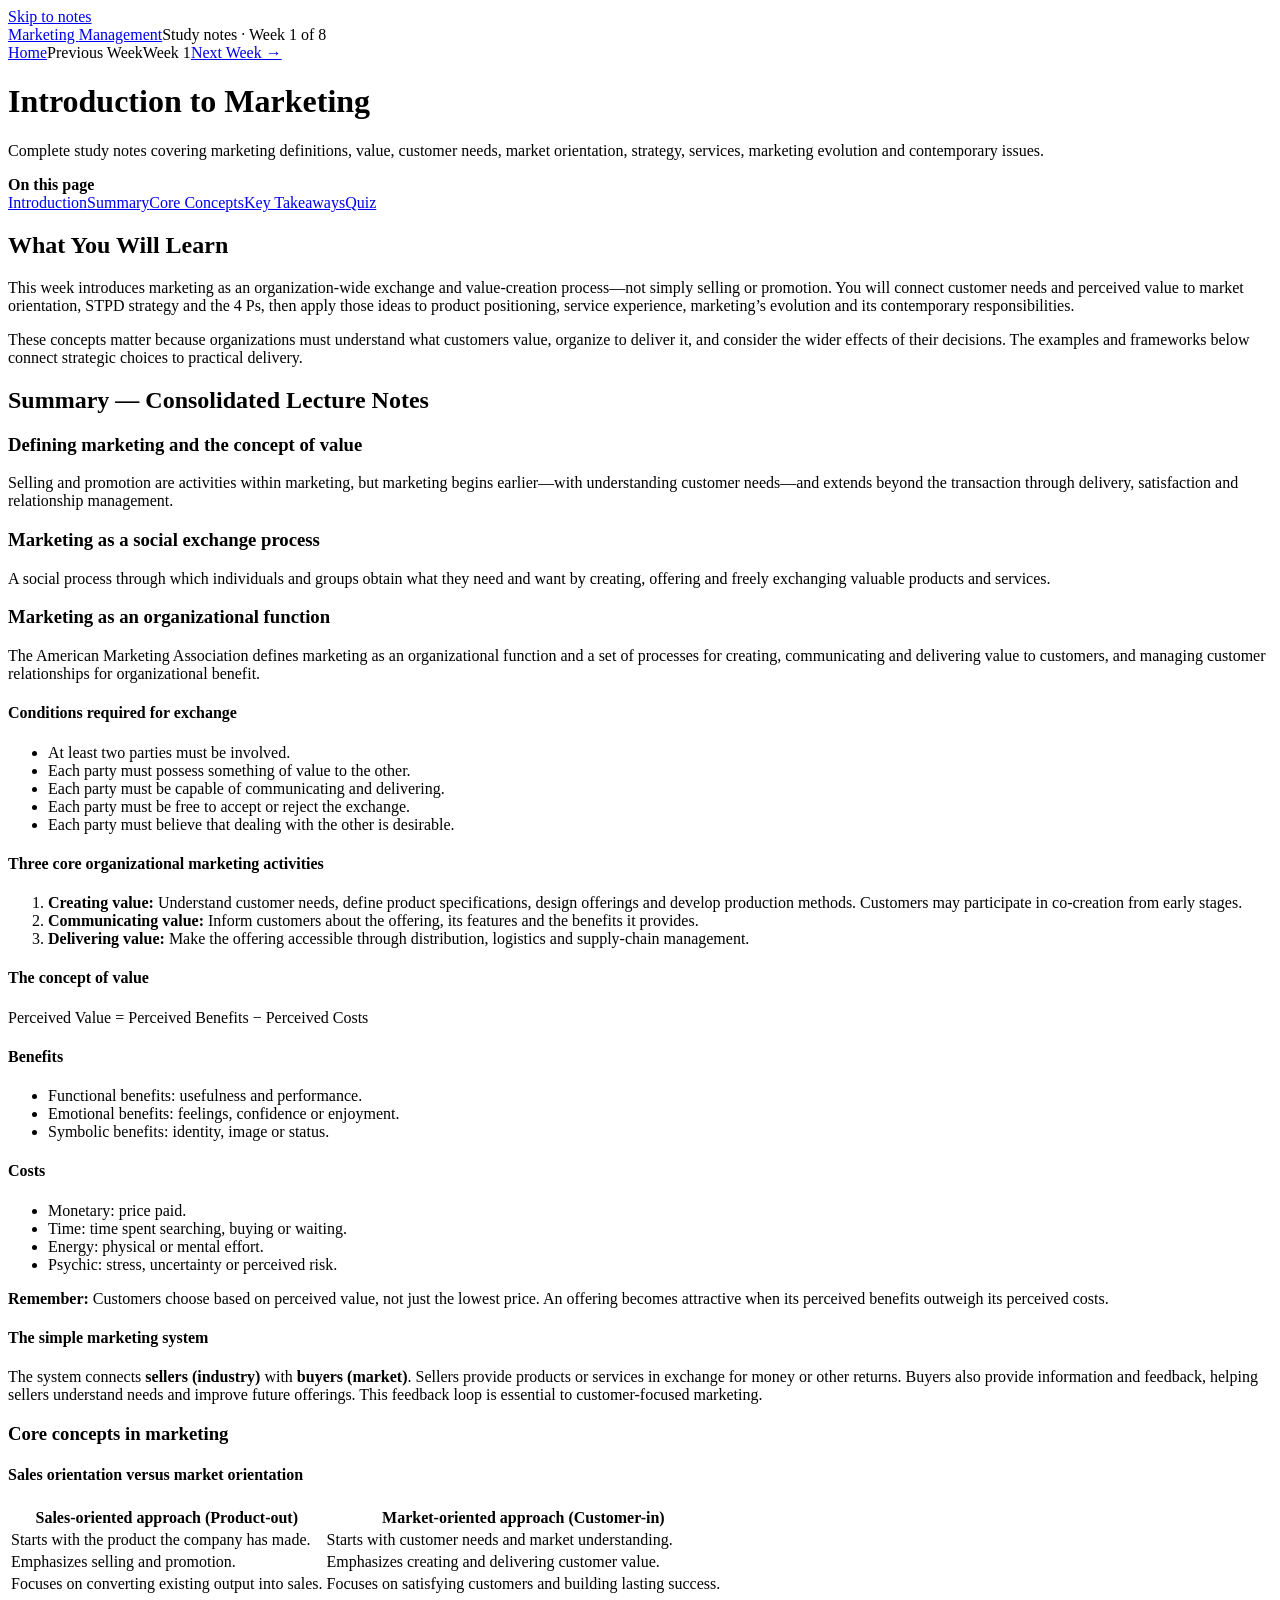
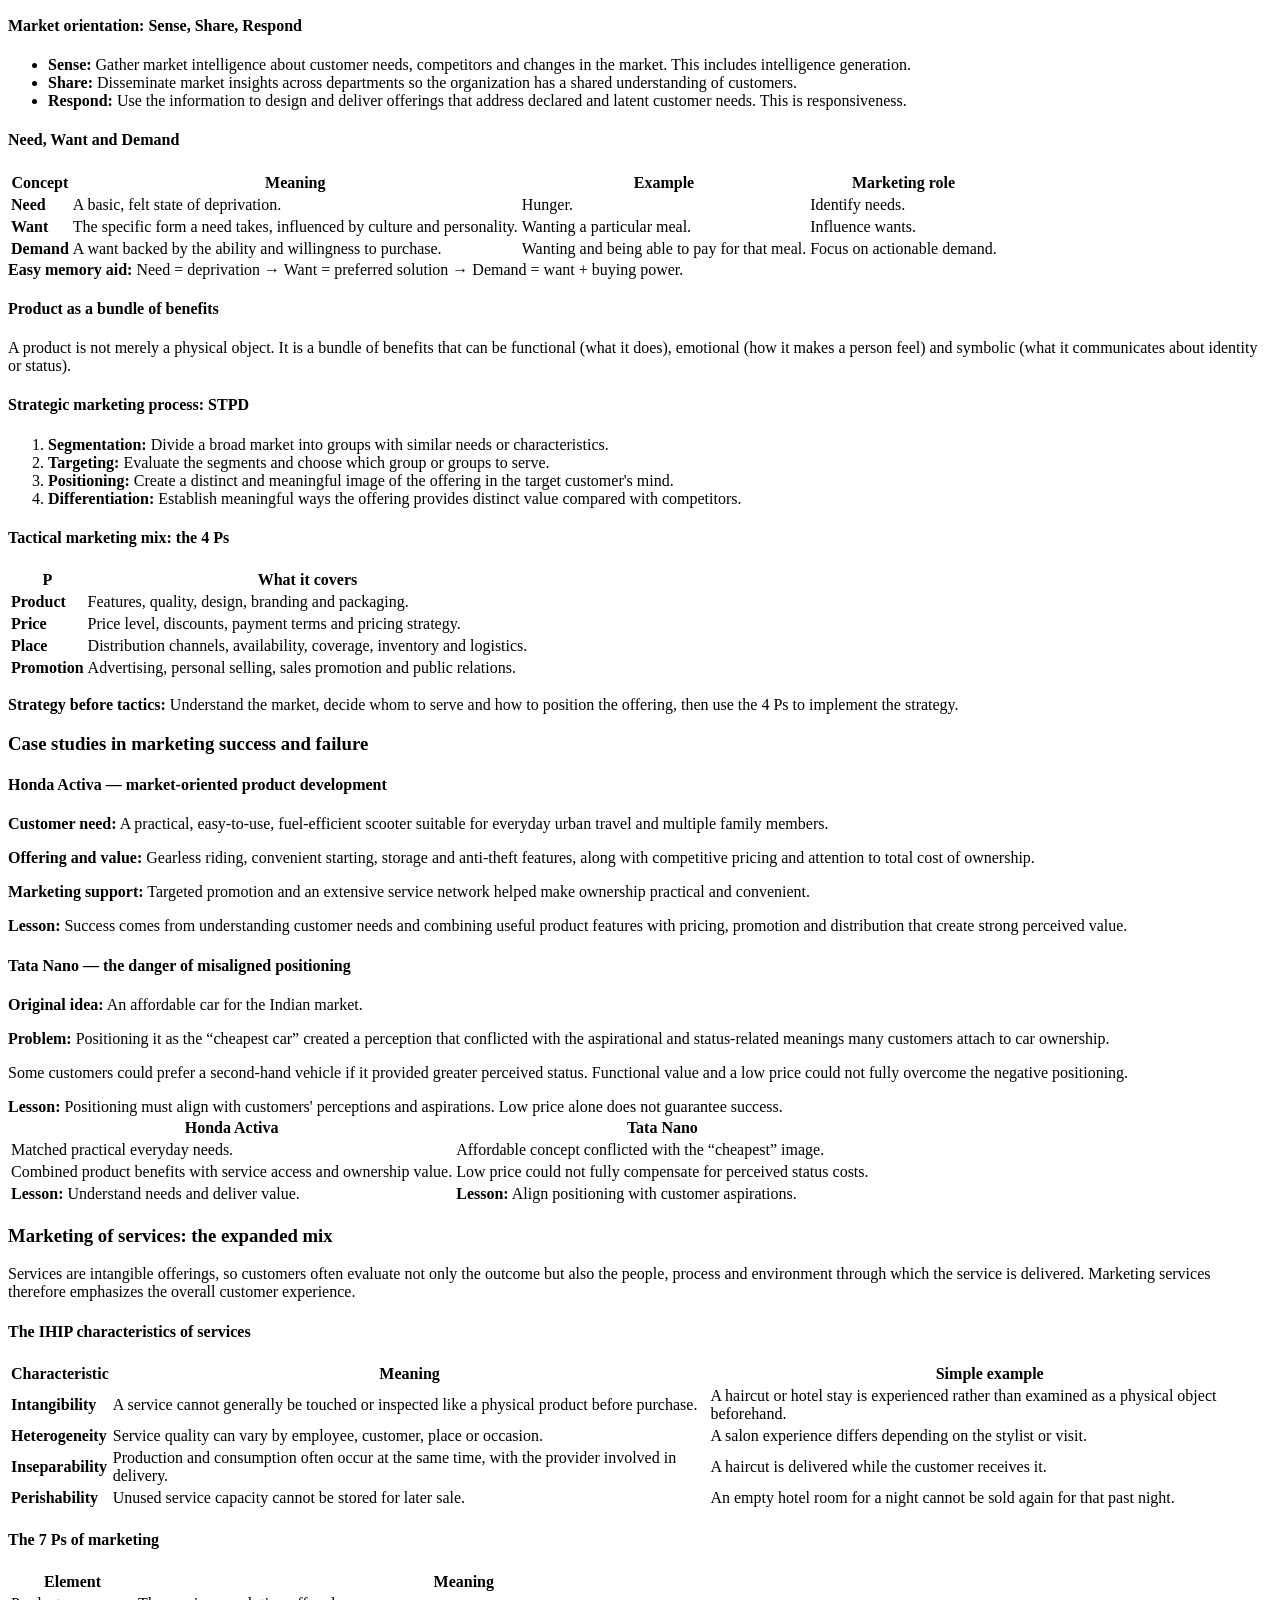
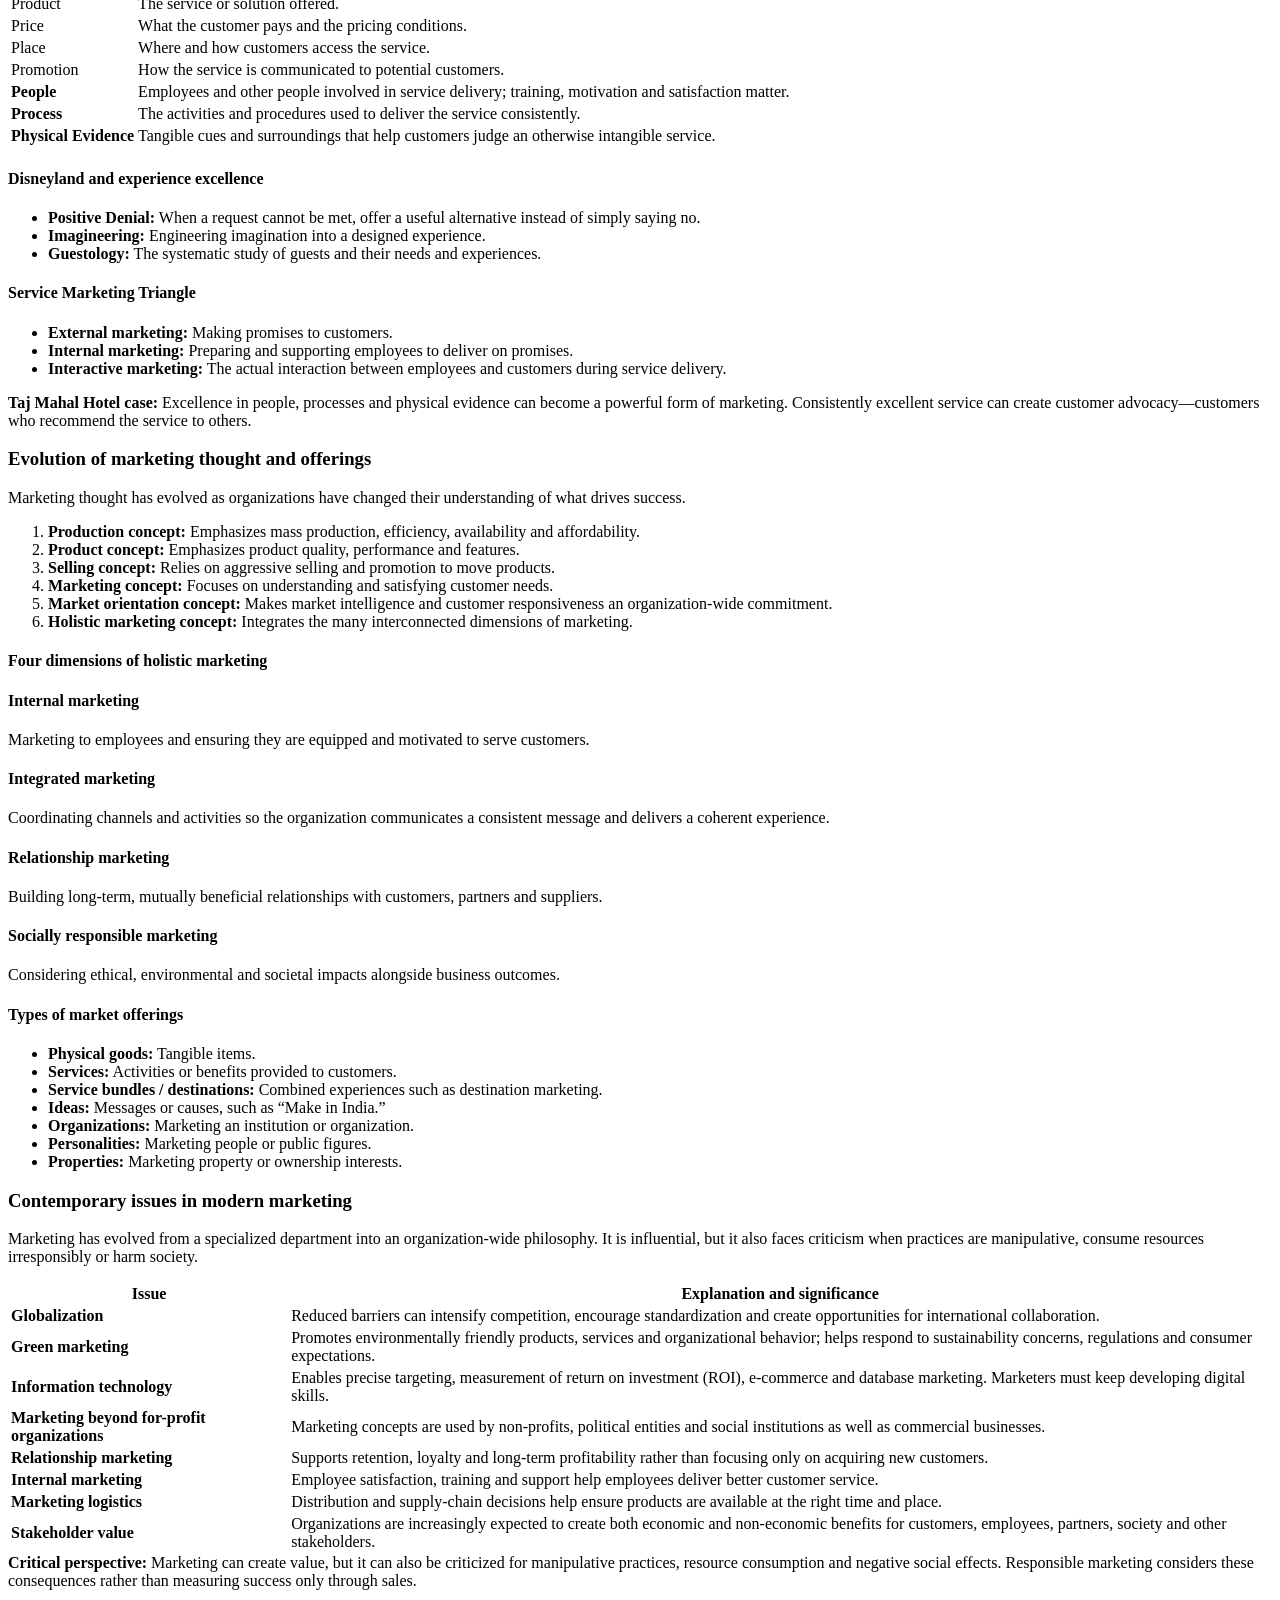
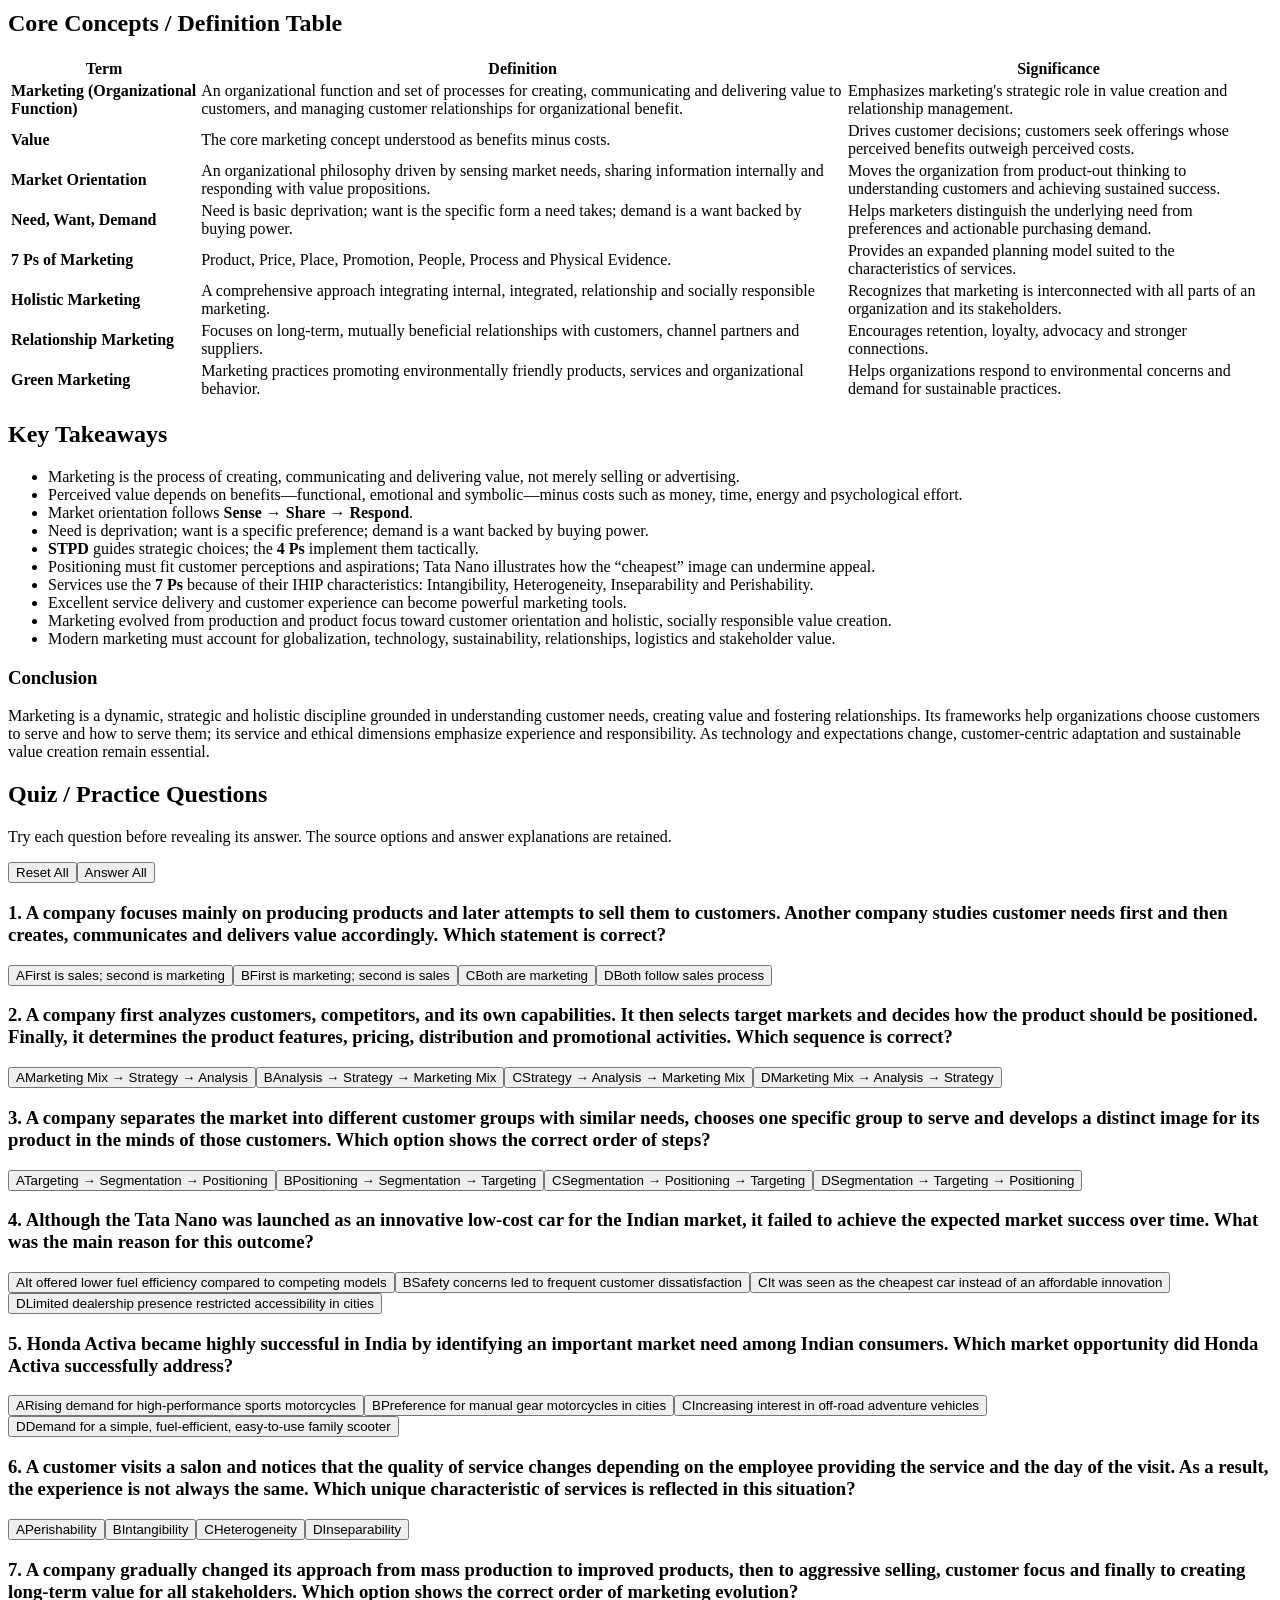
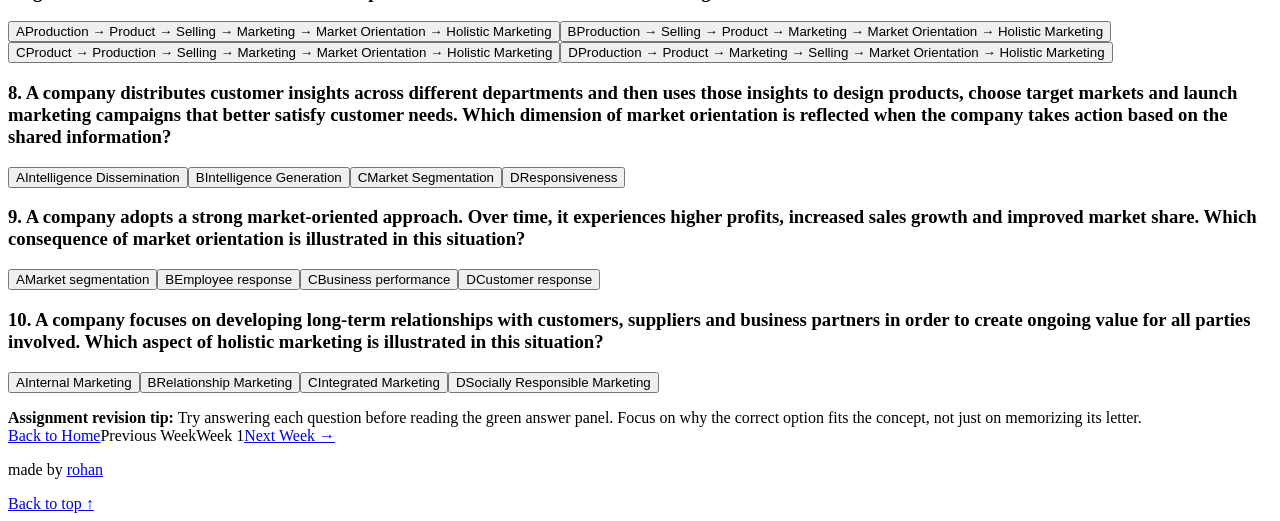
==== commit 126e9924: "Refactor code structure for improved readability and maintainability" ====
--- a/week1.html
+++ b/week1.html
@@ -1,385 +1,47 @@
-<!DOCTYPE html>
-<html lang="en">
-<head>
-<meta charset="UTF-8">
-<meta name="viewport" content="width=device-width, initial-scale=1.0">
-<title>Week 1 — Introduction to Marketing | Notes</title>
-<style>
-:root{--ink:#172033;--muted:#5c667a;--bg:#f4f7fb;--card:#fff;--line:#dfe6f0;--blue:#2457d6;--blue2:#eaf0ff;--teal:#087f8c;--teal2:#e5f7f7;--orange:#a64b08;--orange2:#fff2e6;--green:#167345;--green2:#e8f8ef;--purple:#6941c6;--purple2:#f1ecff;--shadow:0 12px 32px rgba(23,32,51,.07)}
-*{box-sizing:border-box;scroll-behavior:smooth}
-body{margin:0;background:var(--bg);color:var(--ink);font:16px/1.72 Inter,Segoe UI,Arial,sans-serif}
-a{color:var(--blue);text-decoration:none}a:hover{text-decoration:underline}
-.hero{background:linear-gradient(125deg,#14264b,#2457d6 65%,#168a9b);color:#fff;padding:54px 22px 44px}
-.hero-inner{max-width:1180px;margin:auto}
-.eyebrow{text-transform:uppercase;letter-spacing:.15em;font-size:.78rem;font-weight:800;opacity:.8}
-h1{font-size:clamp(2.1rem,5vw,3.5rem);line-height:1.12;margin:12px 0}
-.hero p{max-width:780px;color:#e7edff;font-size:1.08rem;margin:0}
-.hero-pills{display:flex;flex-wrap:wrap;gap:9px;margin-top:22px}
-.pill{border:1px solid #ffffff55;background:#ffffff16;padding:6px 11px;border-radius:99px;font-size:.84rem}
-.layout{max-width:1280px;margin:26px auto;padding:0 18px;display:grid;grid-template-columns:250px minmax(0,1fr);gap:24px}
-.sidebar{position:sticky;top:16px;align-self:start;background:var(--card);border:1px solid var(--line);border-radius:16px;padding:18px;box-shadow:var(--shadow);max-height:calc(100vh - 32px);overflow:auto}
-.sidebar strong{display:block;margin-bottom:10px}
-.sidebar a{display:block;padding:7px 9px;border-radius:8px;color:#35415a;font-size:.91rem}
-.sidebar a:hover{background:var(--blue2);text-decoration:none;color:var(--blue)}
-main{min-width:0}
-section{background:var(--card);border:1px solid var(--line);border-radius:18px;padding:clamp(20px,3vw,34px);margin-bottom:22px;box-shadow:var(--shadow);scroll-margin-top:20px}
-h2{font-size:1.65rem;line-height:1.25;margin:0 0 16px;letter-spacing:-.025em}
-h3{font-size:1.15rem;margin:25px 0 8px}
-h4{font-size:1rem;margin:16px 0 6px}
-p{margin:8px 0 13px}
-ul,ol{padding-left:24px}
-li{margin:5px 0}
-.lead{font-size:1.06rem;color:#3f4a60}
-.kicker{font-size:.76rem;text-transform:uppercase;letter-spacing:.12em;font-weight:800;color:var(--blue);margin-bottom:6px}
-.callout{padding:15px 17px;border-radius:12px;margin:16px 0;border-left:4px solid var(--blue);background:var(--blue2)}
-.callout.teal{border-color:var(--teal);background:var(--teal2)}
-.callout.orange{border-color:var(--orange);background:var(--orange2)}
-.callout.green{border-color:var(--green);background:var(--green2)}
-.callout.purple{border-color:var(--purple);background:var(--purple2)}
-.formula{font-size:1.15rem;font-weight:800;text-align:center;padding:18px;border-radius:12px;background:#15284d;color:white;margin:15px 0}
-.grid{display:grid;grid-template-columns:repeat(2,minmax(0,1fr));gap:14px}
-.mini{border:1px solid var(--line);border-radius:12px;padding:15px;background:#fbfcff}
-.mini h4{margin-top:0}
-table{width:100%;border-collapse:collapse;margin:14px 0;font-size:.94rem}
-th,td{border:1px solid var(--line);padding:11px 12px;text-align:left;vertical-align:top}
-th{background:#edf2fb;color:#24324b}
-tr:nth-child(even) td{background:#fbfcfe}
-.tag{display:inline-block;font-size:.78rem;font-weight:800;padding:3px 8px;border-radius:6px;background:var(--blue2);color:var(--blue)}
-.steps{counter-reset:step;list-style:none;padding:0}
-.steps li{counter-increment:step;position:relative;padding:2px 0 14px 43px}
-.steps li:before{content:counter(step);position:absolute;left:0;top:0;width:29px;height:29px;display:grid;place-items:center;background:var(--blue);color:#fff;border-radius:50%;font-weight:800}
-.case{border:1px solid var(--line);border-radius:13px;padding:18px;margin:13px 0}
-.case h3{margin-top:0}
-.answer{margin-top:10px;border-radius:10px;padding:12px 14px;background:var(--green2);border-left:4px solid var(--green)}
-.answer strong{color:var(--green)}
-.question{border:1px solid var(--line);border-radius:14px;padding:18px;margin:16px 0;break-inside:avoid}
-.question h3{margin:0 0 9px;font-size:1.04rem}
-.options{list-style:none;padding:0;margin:10px 0}
-.options li{padding:6px 10px;margin:5px 0;border:1px solid #e4e9f1;border-radius:8px}
-.options li.correct{background:var(--green2);border-color:#a7dfbf;font-weight:700}
-.options .letter{display:inline-block;min-width:24px;font-weight:800}
-.small{font-size:.9rem;color:var(--muted)}
-footer{text-align:center;color:var(--muted);padding:20px}
-.toplink{display:inline-block;margin-top:10px;font-size:.9rem}
-@media(max-width:900px){.layout{grid-template-columns:1fr}.sidebar{position:relative;top:auto;max-height:none}.sidebar nav{display:grid;grid-template-columns:repeat(2,minmax(0,1fr));gap:2px}.grid{grid-template-columns:1fr}}
-@media(max-width:540px){.hero{padding:38px 18px}.layout{padding:0 10px;margin:14px auto}section{padding:18px}table{display:block;overflow-x:auto;white-space:normal}.sidebar nav{grid-template-columns:1fr}}
-@media print{body{background:white;font-size:11pt}.hero{padding:22px;background:#fff;color:#111;border-bottom:2px solid #222}.hero p{color:#333}.layout{display:block;max-width:none;margin:0;padding:0}.sidebar{display:none}section{box-shadow:none;break-inside:avoid;border:0;border-bottom:1px solid #ccc;padding:18px 0}.question{break-inside:avoid}.hero-pills{display:none}a{color:inherit}}
-</style>
-</head>
-<body>
-<header class="hero" id="top">
-  <div class="hero-inner">
-    <div class="eyebrow">Marketing Management · Week 1</div>
-    <h1>Introduction to Marketing</h1>
-    <p>Complete study notes covering marketing definitions, value, customer needs, market orientation, strategy, case studies, services, marketing evolution and contemporary issues.</p>
-    <div class="hero-pills"><span class="pill">6 lecture themes</span><span class="pill">Definitions & frameworks</span><span class="pill">Case studies</span><span class="pill">10 assignment MCQs with explanations</span></div>
-  </div>
-</header>
-
-<div class="layout">
-<aside class="sidebar">
-  <strong>On this page</strong>
-  <nav>
-    <a href="#intro">Introduction</a>
-    <a href="#definitions">1. Defining Marketing & Value</a>
-    <a href="#core">2. Core Concepts</a>
-    <a href="#cases">3. Case Studies</a>
-    <a href="#services">4. Marketing of Services</a>
-    <a href="#evolution">5. Evolution & Offerings</a>
-    <a href="#contemporary">6. Contemporary Issues</a>
-    <a href="#glossary">Quick Definitions Table</a>
-    <a href="#takeaways">Key Takeaways</a>
-    <a href="#assignment">Assignment: 10 Questions</a>
-  </nav>
-</aside>
-
-<main>
-<section id="intro">
-  <div class="kicker">Overview</div>
-  <h2>Introduction</h2>
-  <p class="lead">Marketing is often mistaken for advertising or aggressive selling. These visible activities are only a small part of a broader strategic process that starts with understanding customer needs and continues beyond the sale.</p>
-  <p>Marketing involves understanding what customers need and want, developing offerings that provide value, communicating their benefits, making them accessible, and building lasting relationships. It can be examined from social and organizational perspectives. Its central idea is <strong>value</strong>: customers compare the benefits they expect with the costs they must bear.</p>
-  <div class="callout"><strong>Core idea:</strong> Effective marketing is not simply selling what a company makes. It is creating, communicating and delivering value that resonates with customers while benefiting the organization and other stakeholders.</div>
+<!doctype html>
+<html lang="en"><head><meta charset="utf-8"><meta name="viewport" content="width=device-width, initial-scale=1"><meta name="description" content="Week 1 Marketing Management notes: marketing, customer value, service marketing and contemporary issues."><title>Week 1 — Introduction to Marketing | Marketing Management</title><link rel="stylesheet" href="css/global.css"><script src="js/quiz.js" defer></script></head>
+<body><a class="skip-link" href="#main">Skip to notes</a><div class="reading-progress" aria-hidden="true"><span></span></div><header class="site-header"><div class="site-header-inner"><a class="site-brand" href="index.html">Marketing <span>Management</span></a><span class="header-note">Study notes · Week 1 of 8</span></div></header>
+<div class="page-shell"><nav class="week-nav" aria-label="Week navigation"><a class="nav-link" href="index.html">Home</a><span class="nav-link" aria-disabled="true">Previous Week</span><span class="nav-current" aria-current="page">Week 1</span><a class="nav-link" href="week2.html">Next Week →</a></nav>
+<header class="week-heading"><h1 class="week-title">Introduction to Marketing</h1><p class="week-deck">Complete study notes covering marketing definitions, value, customer needs, market orientation, strategy, services, marketing evolution and contemporary issues.</p></header>
+<div class="week-layout"><aside class="contents"><strong>On this page</strong><nav aria-label="Table of contents"><a href="#introduction">Introduction</a><a href="#summary">Summary</a><a href="#core-concepts">Core Concepts</a><a href="#takeaways">Key Takeaways</a><a href="#quiz">Quiz</a></nav></aside>
+<main class="study-content" id="main">
+<section class="study-section" id="introduction"><h2>What You Will Learn</h2><p class="lead">This week introduces marketing as an organization-wide exchange and value-creation process—not simply selling or promotion. You will connect customer needs and perceived value to market orientation, STPD strategy and the 4 Ps, then apply those ideas to product positioning, service experience, marketing’s evolution and its contemporary responsibilities.</p><p>These concepts matter because organizations must understand what customers value, organize to deliver it, and consider the wider effects of their decisions. The examples and frameworks below connect strategic choices to practical delivery.</p></section>
+<section class="study-section" id="summary"><h2>Summary — Consolidated Lecture Notes</h2>
+<h3 class="topic-heading">Defining marketing and the concept of value</h3><p>Selling and promotion are activities within marketing, but marketing begins earlier—with understanding customer needs—and extends beyond the transaction through delivery, satisfaction and relationship management.</p><div class="topic-grid"><div class="topic-block"><h3>Marketing as a social exchange process</h3><p>A social process through which individuals and groups obtain what they need and want by creating, offering and freely exchanging valuable products and services.</p></div><div class="topic-block"><h3>Marketing as an organizational function</h3><p>The American Marketing Association defines marketing as an organizational function and a set of processes for creating, communicating and delivering value to customers, and managing customer relationships for organizational benefit.</p></div></div>
+<h4>Conditions required for exchange</h4><ul><li>At least two parties must be involved.</li><li>Each party must possess something of value to the other.</li><li>Each party must be capable of communicating and delivering.</li><li>Each party must be free to accept or reject the exchange.</li><li>Each party must believe that dealing with the other is desirable.</li></ul>
+<h4>Three core organizational marketing activities</h4><ol><li><strong>Creating value:</strong> Understand customer needs, define product specifications, design offerings and develop production methods. Customers may participate in co-creation from early stages.</li><li><strong>Communicating value:</strong> Inform customers about the offering, its features and the benefits it provides.</li><li><strong>Delivering value:</strong> Make the offering accessible through distribution, logistics and supply-chain management.</li></ol>
+<h4>The concept of value</h4><p class="formula">Perceived Value = Perceived Benefits − Perceived Costs</p><div class="topic-grid"><div class="topic-block"><h4>Benefits</h4><ul><li>Functional benefits: usefulness and performance.</li><li>Emotional benefits: feelings, confidence or enjoyment.</li><li>Symbolic benefits: identity, image or status.</li></ul></div><div class="topic-block"><h4>Costs</h4><ul><li>Monetary: price paid.</li><li>Time: time spent searching, buying or waiting.</li><li>Energy: physical or mental effort.</li><li>Psychic: stress, uncertainty or perceived risk.</li></ul></div></div><div class="callout"><strong>Remember:</strong> Customers choose based on perceived value, not just the lowest price. An offering becomes attractive when its perceived benefits outweigh its perceived costs.</div>
+<h4>The simple marketing system</h4><p>The system connects <strong>sellers (industry)</strong> with <strong>buyers (market)</strong>. Sellers provide products or services in exchange for money or other returns. Buyers also provide information and feedback, helping sellers understand needs and improve future offerings. This feedback loop is essential to customer-focused marketing.</p>
+<h3 class="topic-heading">Core concepts in marketing</h3><h4>Sales orientation versus market orientation</h4><div class="table-wrap" role="region" aria-label="Sales orientation compared with market orientation" tabindex="0"><table><thead><tr><th>Sales-oriented approach (Product-out)</th><th>Market-oriented approach (Customer-in)</th></tr></thead><tbody><tr><td>Starts with the product the company has made.</td><td>Starts with customer needs and market understanding.</td></tr><tr><td>Emphasizes selling and promotion.</td><td>Emphasizes creating and delivering customer value.</td></tr><tr><td>Focuses on converting existing output into sales.</td><td>Focuses on satisfying customers and building lasting success.</td></tr></tbody></table></div>
+<h4>Market orientation: Sense, Share, Respond</h4><ul><li><strong>Sense:</strong> Gather market intelligence about customer needs, competitors and changes in the market. This includes intelligence generation.</li><li><strong>Share:</strong> Disseminate market insights across departments so the organization has a shared understanding of customers.</li><li><strong>Respond:</strong> Use the information to design and deliver offerings that address declared and latent customer needs. This is responsiveness.</li></ul>
+<h4>Need, Want and Demand</h4><div class="table-wrap" role="region" aria-label="Need, want and demand comparison" tabindex="0"><table><thead><tr><th>Concept</th><th>Meaning</th><th>Example</th><th>Marketing role</th></tr></thead><tbody><tr><td><strong>Need</strong></td><td>A basic, felt state of deprivation.</td><td>Hunger.</td><td>Identify needs.</td></tr><tr><td><strong>Want</strong></td><td>The specific form a need takes, influenced by culture and personality.</td><td>Wanting a particular meal.</td><td>Influence wants.</td></tr><tr><td><strong>Demand</strong></td><td>A want backed by the ability and willingness to purchase.</td><td>Wanting and being able to pay for that meal.</td><td>Focus on actionable demand.</td></tr></tbody></table></div><div class="callout warning"><strong>Easy memory aid:</strong> Need = deprivation → Want = preferred solution → Demand = want + buying power.</div>
+<h4>Product as a bundle of benefits</h4><p>A product is not merely a physical object. It is a bundle of benefits that can be functional (what it does), emotional (how it makes a person feel) and symbolic (what it communicates about identity or status).</p>
+<h4>Strategic marketing process: STPD</h4><ol><li><strong>Segmentation:</strong> Divide a broad market into groups with similar needs or characteristics.</li><li><strong>Targeting:</strong> Evaluate the segments and choose which group or groups to serve.</li><li><strong>Positioning:</strong> Create a distinct and meaningful image of the offering in the target customer's mind.</li><li><strong>Differentiation:</strong> Establish meaningful ways the offering provides distinct value compared with competitors.</li></ol>
+<h4>Tactical marketing mix: the 4 Ps</h4><div class="table-wrap" role="region" aria-label="The 4 Ps marketing mix" tabindex="0"><table><thead><tr><th>P</th><th>What it covers</th></tr></thead><tbody><tr><td><strong>Product</strong></td><td>Features, quality, design, branding and packaging.</td></tr><tr><td><strong>Price</strong></td><td>Price level, discounts, payment terms and pricing strategy.</td></tr><tr><td><strong>Place</strong></td><td>Distribution channels, availability, coverage, inventory and logistics.</td></tr><tr><td><strong>Promotion</strong></td><td>Advertising, personal selling, sales promotion and public relations.</td></tr></tbody></table></div><p><strong>Strategy before tactics:</strong> Understand the market, decide whom to serve and how to position the offering, then use the 4 Ps to implement the strategy.</p>
+<h3 class="topic-heading">Case studies in marketing success and failure</h3><h4>Honda Activa — market-oriented product development</h4><p><strong>Customer need:</strong> A practical, easy-to-use, fuel-efficient scooter suitable for everyday urban travel and multiple family members.</p><p><strong>Offering and value:</strong> Gearless riding, convenient starting, storage and anti-theft features, along with competitive pricing and attention to total cost of ownership.</p><p><strong>Marketing support:</strong> Targeted promotion and an extensive service network helped make ownership practical and convenient.</p><div class="callout success"><strong>Lesson:</strong> Success comes from understanding customer needs and combining useful product features with pricing, promotion and distribution that create strong perceived value.</div>
+<h4>Tata Nano — the danger of misaligned positioning</h4><p><strong>Original idea:</strong> An affordable car for the Indian market.</p><p><strong>Problem:</strong> Positioning it as the “cheapest car” created a perception that conflicted with the aspirational and status-related meanings many customers attach to car ownership.</p><p>Some customers could prefer a second-hand vehicle if it provided greater perceived status. Functional value and a low price could not fully overcome the negative positioning.</p><div class="callout warning"><strong>Lesson:</strong> Positioning must align with customers' perceptions and aspirations. Low price alone does not guarantee success.</div>
+<div class="table-wrap" role="region" aria-label="Honda Activa and Tata Nano case comparison" tabindex="0"><table><thead><tr><th>Honda Activa</th><th>Tata Nano</th></tr></thead><tbody><tr><td>Matched practical everyday needs.</td><td>Affordable concept conflicted with the “cheapest” image.</td></tr><tr><td>Combined product benefits with service access and ownership value.</td><td>Low price could not fully compensate for perceived status costs.</td></tr><tr><td><strong>Lesson:</strong> Understand needs and deliver value.</td><td><strong>Lesson:</strong> Align positioning with customer aspirations.</td></tr></tbody></table></div>
+<h3 class="topic-heading">Marketing of services: the expanded mix</h3><p>Services are intangible offerings, so customers often evaluate not only the outcome but also the people, process and environment through which the service is delivered. Marketing services therefore emphasizes the overall customer experience.</p><h4>The IHIP characteristics of services</h4><div class="table-wrap" role="region" aria-label="IHIP service characteristics and examples" tabindex="0"><table><thead><tr><th>Characteristic</th><th>Meaning</th><th>Simple example</th></tr></thead><tbody><tr><td><strong>Intangibility</strong></td><td>A service cannot generally be touched or inspected like a physical product before purchase.</td><td>A haircut or hotel stay is experienced rather than examined as a physical object beforehand.</td></tr><tr><td><strong>Heterogeneity</strong></td><td>Service quality can vary by employee, customer, place or occasion.</td><td>A salon experience differs depending on the stylist or visit.</td></tr><tr><td><strong>Inseparability</strong></td><td>Production and consumption often occur at the same time, with the provider involved in delivery.</td><td>A haircut is delivered while the customer receives it.</td></tr><tr><td><strong>Perishability</strong></td><td>Unused service capacity cannot be stored for later sale.</td><td>An empty hotel room for a night cannot be sold again for that past night.</td></tr></tbody></table></div>
+<h4>The 7 Ps of marketing</h4><div class="table-wrap" role="region" aria-label="The 7 Ps marketing mix" tabindex="0"><table><thead><tr><th>Element</th><th>Meaning</th></tr></thead><tbody><tr><td>Product</td><td>The service or solution offered.</td></tr><tr><td>Price</td><td>What the customer pays and the pricing conditions.</td></tr><tr><td>Place</td><td>Where and how customers access the service.</td></tr><tr><td>Promotion</td><td>How the service is communicated to potential customers.</td></tr><tr><td><strong>People</strong></td><td>Employees and other people involved in service delivery; training, motivation and satisfaction matter.</td></tr><tr><td><strong>Process</strong></td><td>The activities and procedures used to deliver the service consistently.</td></tr><tr><td><strong>Physical Evidence</strong></td><td>Tangible cues and surroundings that help customers judge an otherwise intangible service.</td></tr></tbody></table></div>
+<h4>Disneyland and experience excellence</h4><ul><li><strong>Positive Denial:</strong> When a request cannot be met, offer a useful alternative instead of simply saying no.</li><li><strong>Imagineering:</strong> Engineering imagination into a designed experience.</li><li><strong>Guestology:</strong> The systematic study of guests and their needs and experiences.</li></ul><h4>Service Marketing Triangle</h4><ul><li><strong>External marketing:</strong> Making promises to customers.</li><li><strong>Internal marketing:</strong> Preparing and supporting employees to deliver on promises.</li><li><strong>Interactive marketing:</strong> The actual interaction between employees and customers during service delivery.</li></ul><div class="callout"><strong>Taj Mahal Hotel case:</strong> Excellence in people, processes and physical evidence can become a powerful form of marketing. Consistently excellent service can create customer advocacy—customers who recommend the service to others.</div>
+<h3 class="topic-heading">Evolution of marketing thought and offerings</h3><p>Marketing thought has evolved as organizations have changed their understanding of what drives success.</p><ol><li><strong>Production concept:</strong> Emphasizes mass production, efficiency, availability and affordability.</li><li><strong>Product concept:</strong> Emphasizes product quality, performance and features.</li><li><strong>Selling concept:</strong> Relies on aggressive selling and promotion to move products.</li><li><strong>Marketing concept:</strong> Focuses on understanding and satisfying customer needs.</li><li><strong>Market orientation concept:</strong> Makes market intelligence and customer responsiveness an organization-wide commitment.</li><li><strong>Holistic marketing concept:</strong> Integrates the many interconnected dimensions of marketing.</li></ol>
+<h4>Four dimensions of holistic marketing</h4><div class="topic-grid"><div class="topic-block"><h4>Internal marketing</h4><p>Marketing to employees and ensuring they are equipped and motivated to serve customers.</p></div><div class="topic-block"><h4>Integrated marketing</h4><p>Coordinating channels and activities so the organization communicates a consistent message and delivers a coherent experience.</p></div><div class="topic-block"><h4>Relationship marketing</h4><p>Building long-term, mutually beneficial relationships with customers, partners and suppliers.</p></div><div class="topic-block"><h4>Socially responsible marketing</h4><p>Considering ethical, environmental and societal impacts alongside business outcomes.</p></div></div>
+<h4>Types of market offerings</h4><ul><li><strong>Physical goods:</strong> Tangible items.</li><li><strong>Services:</strong> Activities or benefits provided to customers.</li><li><strong>Service bundles / destinations:</strong> Combined experiences such as destination marketing.</li><li><strong>Ideas:</strong> Messages or causes, such as “Make in India.”</li><li><strong>Organizations:</strong> Marketing an institution or organization.</li><li><strong>Personalities:</strong> Marketing people or public figures.</li><li><strong>Properties:</strong> Marketing property or ownership interests.</li></ul>
+<h3 class="topic-heading">Contemporary issues in modern marketing</h3><p>Marketing has evolved from a specialized department into an organization-wide philosophy. It is influential, but it also faces criticism when practices are manipulative, consume resources irresponsibly or harm society.</p><div class="table-wrap" role="region" aria-label="Contemporary marketing issues" tabindex="0"><table><thead><tr><th>Issue</th><th>Explanation and significance</th></tr></thead><tbody><tr><td><strong>Globalization</strong></td><td>Reduced barriers can intensify competition, encourage standardization and create opportunities for international collaboration.</td></tr><tr><td><strong>Green marketing</strong></td><td>Promotes environmentally friendly products, services and organizational behavior; helps respond to sustainability concerns, regulations and consumer expectations.</td></tr><tr><td><strong>Information technology</strong></td><td>Enables precise targeting, measurement of return on investment (ROI), e-commerce and database marketing. Marketers must keep developing digital skills.</td></tr><tr><td><strong>Marketing beyond for-profit organizations</strong></td><td>Marketing concepts are used by non-profits, political entities and social institutions as well as commercial businesses.</td></tr><tr><td><strong>Relationship marketing</strong></td><td>Supports retention, loyalty and long-term profitability rather than focusing only on acquiring new customers.</td></tr><tr><td><strong>Internal marketing</strong></td><td>Employee satisfaction, training and support help employees deliver better customer service.</td></tr><tr><td><strong>Marketing logistics</strong></td><td>Distribution and supply-chain decisions help ensure products are available at the right time and place.</td></tr><tr><td><strong>Stakeholder value</strong></td><td>Organizations are increasingly expected to create both economic and non-economic benefits for customers, employees, partners, society and other stakeholders.</td></tr></tbody></table></div><div class="callout warning"><strong>Critical perspective:</strong> Marketing can create value, but it can also be criticized for manipulative practices, resource consumption and negative social effects. Responsible marketing considers these consequences rather than measuring success only through sales.</div>
 </section>
-
-<section id="definitions">
-  <div class="kicker">Lecture 1</div>
-  <h2>1. Defining Marketing and the Concept of Value</h2>
-  <h3>Marketing is more than selling or promotion</h3>
-  <p>Selling and promotion are activities within marketing, but marketing begins earlier—with understanding customer needs—and extends beyond the transaction through delivery, satisfaction and relationship management.</p>
-  <div class="grid">
-    <div class="mini">
-      <h4>Marketing as a social exchange process</h4>
-      <p>A social process through which individuals and groups obtain what they need and want by creating, offering and freely exchanging valuable products and services.</p>
-    </div>
-    <div class="mini">
-      <h4>Marketing as an organizational function</h4>
-      <p>The American Marketing Association defines marketing as an organizational function and a set of processes for creating, communicating and delivering value to customers, and managing customer relationships for organizational benefit.</p>
-    </div>
-  </div>
-  <h3>Conditions required for exchange</h3>
-  <ul>
-    <li>At least two parties must be involved.</li>
-    <li>Each party must possess something of value to the other.</li>
-    <li>Each party must be capable of communicating and delivering.</li>
-    <li>Each party must be free to accept or reject the exchange.</li>
-    <li>Each party must believe that dealing with the other is desirable.</li>
-  </ul>
-  <h3>Three core organizational marketing activities</h3>
-  <ol class="steps">
-    <li><strong>Creating value:</strong> Understand customer needs, define product specifications, design offerings and develop production methods. Customers may participate in co-creation from early stages.</li>
-    <li><strong>Communicating value:</strong> Inform customers about the offering, its features and the benefits it provides.</li>
-    <li><strong>Delivering value:</strong> Make the offering accessible through distribution, logistics and supply-chain management.</li>
-  </ol>
-  <h3>The concept of value</h3>
-  <div class="formula">Perceived Value = Perceived Benefits − Perceived Costs</div>
-  <div class="grid">
-    <div class="mini"><h4>Benefits</h4><ul><li>Functional benefits: usefulness and performance.</li><li>Emotional benefits: feelings, confidence or enjoyment.</li><li>Symbolic benefits: identity, image or status.</li></ul></div>
-    <div class="mini"><h4>Costs</h4><ul><li>Monetary: price paid.</li><li>Time: time spent searching, buying or waiting.</li><li>Energy: physical or mental effort.</li><li>Psychic: stress, uncertainty or perceived risk.</li></ul></div>
-  </div>
-  <div class="callout teal"><strong>Remember:</strong> Customers choose based on perceived value, not just the lowest price. An offering becomes attractive when its perceived benefits outweigh its perceived costs.</div>
-  <h3>The simple marketing system</h3>
-  <p>The system connects <strong>sellers (industry)</strong> with <strong>buyers (market)</strong>. Sellers provide products or services in exchange for money or other returns. Buyers also provide information and feedback, helping sellers understand needs and improve future offerings. This feedback loop is essential to customer-focused marketing.</p>
-</section>
-
-<section id="core">
-  <div class="kicker">Lecture 2</div>
-  <h2>2. Core Concepts in Marketing</h2>
-  <h3>Sales orientation vs. market orientation</h3>
-  <table><thead><tr><th>Sales-oriented approach (Product-out)</th><th>Market-oriented approach (Customer-in)</th></tr></thead><tbody>
-  <tr><td>Starts with the product the company has made.</td><td>Starts with customer needs and market understanding.</td></tr>
-  <tr><td>Emphasizes selling and promotion.</td><td>Emphasizes creating and delivering customer value.</td></tr>
-  <tr><td>Focuses on converting existing output into sales.</td><td>Focuses on satisfying customers and building lasting success.</td></tr>
-  </tbody></table>
-  <h3>Market orientation: Sense, Share, Respond</h3>
-  <div class="grid">
-    <div class="mini"><h4><span class="tag">1 · Sense</span></h4><p>Gather market intelligence about customer needs, competitors and changes in the market. This includes intelligence generation.</p></div>
-    <div class="mini"><h4><span class="tag">2 · Share</span></h4><p>Disseminate market insights across departments so the organization has a shared understanding of customers.</p></div>
-    <div class="mini"><h4><span class="tag">3 · Respond</span></h4><p>Use the information to design and deliver offerings that address declared and latent customer needs. This is responsiveness.</p></div>
-  </div>
-  <h3>Need, Want and Demand</h3>
-  <table><thead><tr><th>Concept</th><th>Meaning</th><th>Example</th><th>Marketing role</th></tr></thead><tbody>
-  <tr><td><strong>Need</strong></td><td>A basic, felt state of deprivation.</td><td>Hunger.</td><td>Identify needs.</td></tr>
-  <tr><td><strong>Want</strong></td><td>The specific form a need takes, influenced by culture and personality.</td><td>Wanting a particular meal.</td><td>Influence wants.</td></tr>
-  <tr><td><strong>Demand</strong></td><td>A want backed by the ability and willingness to purchase.</td><td>Wanting and being able to pay for that meal.</td><td>Focus on actionable demand.</td></tr>
-  </tbody></table>
-  <div class="callout orange"><strong>Easy memory aid:</strong> Need = deprivation → Want = preferred solution → Demand = want + buying power.</div>
-  <h3>Product as a bundle of benefits</h3>
-  <p>A product is not merely a physical object. It is a bundle of benefits that can be functional (what it does), emotional (how it makes a person feel) and symbolic (what it communicates about identity or status).</p>
-  <h3>Strategic marketing process: STPD</h3>
-  <ol class="steps">
-    <li><strong>Segmentation:</strong> Divide a broad market into groups with similar needs or characteristics.</li>
-    <li><strong>Targeting:</strong> Evaluate the segments and choose which group or groups to serve.</li>
-    <li><strong>Positioning:</strong> Create a distinct and meaningful image of the offering in the target customer's mind.</li>
-    <li><strong>Differentiation:</strong> Establish meaningful ways the offering provides distinct value compared with competitors.</li>
-  </ol>
-  <h3>Tactical marketing mix: the 4 Ps</h3>
-  <table><thead><tr><th>P</th><th>What it covers</th></tr></thead><tbody>
-  <tr><td><strong>Product</strong></td><td>Features, quality, design, branding and packaging.</td></tr>
-  <tr><td><strong>Price</strong></td><td>Price level, discounts, payment terms and pricing strategy.</td></tr>
-  <tr><td><strong>Place</strong></td><td>Distribution channels, availability, coverage, inventory and logistics.</td></tr>
-  <tr><td><strong>Promotion</strong></td><td>Advertising, personal selling, sales promotion and public relations.</td></tr>
-  </tbody></table>
-  <p><strong>Strategy before tactics:</strong> Understand the market, decide whom to serve and how to position the offering, then use the 4 Ps to implement the strategy.</p>
-</section>
-
-<section id="cases">
-  <div class="kicker">Lecture 3</div>
-  <h2>3. Case Studies in Marketing Success and Failure</h2>
-  <div class="case">
-    <h3>Honda Activa — market-oriented product development</h3>
-    <p><strong>Customer need:</strong> A practical, easy-to-use, fuel-efficient scooter suitable for everyday urban travel and multiple family members.</p>
-    <p><strong>Offering and value:</strong> Gearless riding, convenient starting, storage and anti-theft features, along with competitive pricing and attention to total cost of ownership.</p>
-    <p><strong>Marketing support:</strong> Targeted promotion and an extensive service network helped make ownership practical and convenient.</p>
-    <div class="callout green"><strong>Lesson:</strong> Success comes from understanding customer needs and combining useful product features with pricing, promotion and distribution that create strong perceived value.</div>
-  </div>
-  <div class="case">
-    <h3>Tata Nano — the danger of misaligned positioning</h3>
-    <p><strong>Original idea:</strong> An affordable car for the Indian market.</p>
-    <p><strong>Problem:</strong> Positioning it as the “cheapest car” created a perception that conflicted with the aspirational and status-related meanings many customers attach to car ownership.</p>
-    <p>Some customers could prefer a second-hand vehicle if it provided greater perceived status. Functional value and a low price could not fully overcome the negative positioning.</p>
-    <div class="callout orange"><strong>Lesson:</strong> Positioning must align with customers' perceptions and aspirations. Low price alone does not guarantee success.</div>
-  </div>
-  <table><thead><tr><th>Honda Activa</th><th>Tata Nano</th></tr></thead><tbody>
-  <tr><td>Matched practical everyday needs.</td><td>Affordable concept conflicted with the “cheapest” image.</td></tr>
-  <tr><td>Combined product benefits with service access and ownership value.</td><td>Low price could not fully compensate for perceived status costs.</td></tr>
-  <tr><td><strong>Lesson:</strong> Understand needs and deliver value.</td><td><strong>Lesson:</strong> Align positioning with customer aspirations.</td></tr>
-  </tbody></table>
-</section>
-
-<section id="services">
-  <div class="kicker">Lecture 4</div>
-  <h2>4. Marketing of Services: The Expanded Mix</h2>
-  <p>Services are intangible offerings, so customers often evaluate not only the outcome but also the people, process and environment through which the service is delivered. Marketing services therefore emphasizes the overall customer experience.</p>
-  <h3>The IHIP characteristics of services</h3>
-  <table><thead><tr><th>Characteristic</th><th>Meaning</th><th>Simple example</th></tr></thead><tbody>
-  <tr><td><strong>Intangibility</strong></td><td>A service cannot generally be touched or inspected like a physical product before purchase.</td><td>A haircut or hotel stay is experienced rather than examined as a physical object beforehand.</td></tr>
-  <tr><td><strong>Heterogeneity</strong></td><td>Service quality can vary by employee, customer, place or occasion.</td><td>A salon experience differs depending on the stylist or visit.</td></tr>
-  <tr><td><strong>Inseparability</strong></td><td>Production and consumption often occur at the same time, with the provider involved in delivery.</td><td>A haircut is delivered while the customer receives it.</td></tr>
-  <tr><td><strong>Perishability</strong></td><td>Unused service capacity cannot be stored for later sale.</td><td>An empty hotel room for a night cannot be sold again for that past night.</td></tr>
-  </tbody></table>
-  <h3>The 7 Ps of marketing</h3>
-  <table><thead><tr><th>Element</th><th>Meaning</th></tr></thead><tbody>
-  <tr><td>Product</td><td>The service or solution offered.</td></tr><tr><td>Price</td><td>What the customer pays and the pricing conditions.</td></tr><tr><td>Place</td><td>Where and how customers access the service.</td></tr><tr><td>Promotion</td><td>How the service is communicated to potential customers.</td></tr><tr><td><strong>People</strong></td><td>Employees and other people involved in service delivery; training, motivation and satisfaction matter.</td></tr><tr><td><strong>Process</strong></td><td>The activities and procedures used to deliver the service consistently.</td></tr><tr><td><strong>Physical Evidence</strong></td><td>Tangible cues and surroundings that help customers judge an otherwise intangible service.</td></tr>
-  </tbody></table>
-  <h3>Disneyland and experience excellence</h3>
-  <ul><li><strong>Positive Denial:</strong> When a request cannot be met, offer a useful alternative instead of simply saying no.</li><li><strong>Imagineering:</strong> Engineering imagination into a designed experience.</li><li><strong>Guestology:</strong> The systematic study of guests and their needs and experiences.</li></ul>
-  <h3>Service Marketing Triangle</h3>
-  <ul><li><strong>External marketing:</strong> Making promises to customers.</li><li><strong>Internal marketing:</strong> Preparing and supporting employees to deliver on promises.</li><li><strong>Interactive marketing:</strong> The actual interaction between employees and customers during service delivery.</li></ul>
-  <div class="callout teal"><strong>Taj Mahal Hotel case:</strong> Excellence in people, processes and physical evidence can become a powerful form of marketing. Consistently excellent service can create customer advocacy—customers who recommend the service to others.</div>
-</section>
-
-<section id="evolution">
-  <div class="kicker">Lecture 5</div>
-  <h2>5. Evolution of Marketing Thought and Offerings</h2>
-  <p>Marketing thought has evolved as organizations have changed their understanding of what drives success.</p>
-  <ol class="steps">
-    <li><strong>Production concept:</strong> Emphasizes mass production, efficiency, availability and affordability.</li>
-    <li><strong>Product concept:</strong> Emphasizes product quality, performance and features.</li>
-    <li><strong>Selling concept:</strong> Relies on aggressive selling and promotion to move products.</li>
-    <li><strong>Marketing concept:</strong> Focuses on understanding and satisfying customer needs.</li>
-    <li><strong>Market orientation concept:</strong> Makes market intelligence and customer responsiveness an organization-wide commitment.</li>
-    <li><strong>Holistic marketing concept:</strong> Integrates the many interconnected dimensions of marketing.</li>
-  </ol>
-  <h3>Four dimensions of holistic marketing</h3>
-  <div class="grid">
-    <div class="mini"><h4>Internal marketing</h4><p>Marketing to employees and ensuring they are equipped and motivated to serve customers.</p></div>
-    <div class="mini"><h4>Integrated marketing</h4><p>Coordinating channels and activities so the organization communicates a consistent message and delivers a coherent experience.</p></div>
-    <div class="mini"><h4>Relationship marketing</h4><p>Building long-term, mutually beneficial relationships with customers, partners and suppliers.</p></div>
-    <div class="mini"><h4>Socially responsible marketing</h4><p>Considering ethical, environmental and societal impacts alongside business outcomes.</p></div>
-  </div>
-  <h3>Types of market offerings</h3>
-  <ul>
-    <li><strong>Physical goods:</strong> Tangible items.</li>
-    <li><strong>Services:</strong> Activities or benefits provided to customers.</li>
-    <li><strong>Service bundles / destinations:</strong> Combined experiences such as destination marketing.</li>
-    <li><strong>Ideas:</strong> Messages or causes, such as “Make in India.”</li>
-    <li><strong>Organizations:</strong> Marketing an institution or organization.</li>
-    <li><strong>Personalities:</strong> Marketing people or public figures.</li>
-    <li><strong>Properties:</strong> Marketing property or ownership interests.</li>
-  </ul>
-</section>
-
-<section id="contemporary">
-  <div class="kicker">Lecture 6</div>
-  <h2>6. Contemporary Issues in Modern Marketing</h2>
-  <p>Marketing has evolved from a specialized department into an organization-wide philosophy. It is influential, but it also faces criticism when practices are manipulative, consume resources irresponsibly or harm society.</p>
-  <h3>Major contemporary issues</h3>
-  <table><thead><tr><th>Issue</th><th>Explanation and significance</th></tr></thead><tbody>
-  <tr><td><strong>Globalization</strong></td><td>Reduced barriers can intensify competition, encourage standardization and create opportunities for international collaboration.</td></tr>
-  <tr><td><strong>Green marketing</strong></td><td>Promotes environmentally friendly products, services and organizational behavior; helps respond to sustainability concerns, regulations and consumer expectations.</td></tr>
-  <tr><td><strong>Information technology</strong></td><td>Enables precise targeting, measurement of return on investment (ROI), e-commerce and database marketing. Marketers must keep developing digital skills.</td></tr>
-  <tr><td><strong>Marketing beyond for-profit organizations</strong></td><td>Marketing concepts are used by non-profits, political entities and social institutions as well as commercial businesses.</td></tr>
-  <tr><td><strong>Relationship marketing</strong></td><td>Supports retention, loyalty and long-term profitability rather than focusing only on acquiring new customers.</td></tr>
-  <tr><td><strong>Internal marketing</strong></td><td>Employee satisfaction, training and support help employees deliver better customer service.</td></tr>
-  <tr><td><strong>Marketing logistics</strong></td><td>Distribution and supply-chain decisions help ensure products are available at the right time and place.</td></tr>
-  <tr><td><strong>Stakeholder value</strong></td><td>Organizations are increasingly expected to create both economic and non-economic benefits for customers, employees, partners, society and other stakeholders.</td></tr>
-  </tbody></table>
-  <div class="callout orange"><strong>Critical perspective:</strong> Marketing can create value, but it can also be criticized for manipulative practices, resource consumption and negative social effects. Responsible marketing considers these consequences rather than measuring success only through sales.</div>
-</section>
-
-<section id="glossary">
-  <div class="kicker">Quick reference</div>
-  <h2>Important Terms: Definition and Significance</h2>
-  <table><thead><tr><th>Term</th><th>Definition</th><th>Significance</th></tr></thead><tbody>
-  <tr><td><strong>Marketing (Organizational Function)</strong></td><td>An organizational function and set of processes for creating, communicating and delivering value to customers, and managing customer relationships for organizational benefit.</td><td>Emphasizes marketing's strategic role in value creation and relationship management.</td></tr>
-  <tr><td><strong>Value</strong></td><td>The core marketing concept understood as benefits minus costs.</td><td>Drives customer decisions; customers seek offerings whose perceived benefits outweigh perceived costs.</td></tr>
-  <tr><td><strong>Market Orientation</strong></td><td>An organizational philosophy driven by sensing market needs, sharing information internally and responding with value propositions.</td><td>Moves the organization from product-out thinking to understanding customers and achieving sustained success.</td></tr>
-  <tr><td><strong>Need, Want, Demand</strong></td><td>Need is basic deprivation; want is the specific form a need takes; demand is a want backed by buying power.</td><td>Helps marketers distinguish the underlying need from preferences and actionable purchasing demand.</td></tr>
-  <tr><td><strong>7 Ps of Marketing</strong></td><td>Product, Price, Place, Promotion, People, Process and Physical Evidence.</td><td>Provides an expanded planning model suited to the characteristics of services.</td></tr>
-  <tr><td><strong>Holistic Marketing</strong></td><td>A comprehensive approach integrating internal, integrated, relationship and socially responsible marketing.</td><td>Recognizes that marketing is interconnected with all parts of an organization and its stakeholders.</td></tr>
-  <tr><td><strong>Relationship Marketing</strong></td><td>Focuses on long-term, mutually beneficial relationships with customers, channel partners and suppliers.</td><td>Encourages retention, loyalty, advocacy and stronger connections.</td></tr>
-  <tr><td><strong>Green Marketing</strong></td><td>Marketing practices promoting environmentally friendly products, services and organizational behavior.</td><td>Helps organizations respond to environmental concerns and demand for sustainable practices.</td></tr>
-  </tbody></table>
-</section>
-
-<section id="takeaways">
-  <div class="kicker">Final revision</div>
-  <h2>Key Takeaways</h2>
-  <ul>
-    <li>Marketing is the process of creating, communicating and delivering value, not merely selling or advertising.</li>
-    <li>Perceived value depends on benefits—functional, emotional and symbolic—minus costs such as money, time, energy and psychological effort.</li>
-    <li>Market orientation follows <strong>Sense → Share → Respond</strong>.</li>
-    <li>Need is deprivation; want is a specific preference; demand is a want backed by buying power.</li>
-    <li><strong>STPD</strong> guides strategic choices; the <strong>4 Ps</strong> implement them tactically.</li>
-    <li>Positioning must fit customer perceptions and aspirations; Tata Nano illustrates how the “cheapest” image can undermine appeal.</li>
-    <li>Services use the <strong>7 Ps</strong> because of their IHIP characteristics: Intangibility, Heterogeneity, Inseparability and Perishability.</li>
-    <li>Excellent service delivery and customer experience can become powerful marketing tools.</li>
-    <li>Marketing evolved from production and product focus toward customer orientation and holistic, socially responsible value creation.</li>
-    <li>Modern marketing must account for globalization, technology, sustainability, relationships, logistics and stakeholder value.</li>
-  </ul>
-  <h3>Conclusion</h3>
-  <p>Marketing is a dynamic, strategic and holistic discipline grounded in understanding customer needs, creating value and fostering relationships. Its frameworks help organizations choose customers to serve and how to serve them; its service and ethical dimensions emphasize experience and responsibility. As technology and expectations change, customer-centric adaptation and sustainable value creation remain essential.</p>
-</section>
-
-<section id="assignment">
-  <div class="kicker">Assignment 1 · Marketing Management I</div>
-  <h2>10 Assignment Questions with Answers & Explanations</h2>
-  <p class="lead">The correct option is highlighted in green. Each explanation is included beneath the options for quick revision.</p>
-
-  <article class="question">
-    <h3>1. A company focuses mainly on producing products and later attempts to sell them to customers. Another company studies customer needs first and then creates, communicates and delivers value accordingly. Which statement is correct?</h3>
-    <ul class="options"><li><span class="letter">a)</span> First is sales; second is marketing</li><li><span class="letter">b)</span> First is marketing; second is sales</li><li><span class="letter">c)</span> Both are marketing</li><li><span class="letter">d)</span> Both follow sales process</li></ul>
-    <div class="answer"><strong>Correct answer: a) First is sales; second is marketing.</strong><br><strong>Explanation:</strong> Sales focuses on selling products that have already been produced, while marketing starts by understanding customer needs and then creating, communicating and delivering value to satisfy those needs.</div>
-  </article>
-
-  <article class="question">
-    <h3>2. A company first analyzes customers, competitors, and its own capabilities. It then selects target markets and decides how the product should be positioned. Finally, it determines the product features, pricing, distribution and promotional activities. Which sequence is correct?</h3>
-    <ul class="options"><li><span class="letter">a)</span> Marketing Mix → Strategy → Analysis</li><li class="correct"><span class="letter">b)</span> Analysis → Strategy → Marketing Mix ✓</li><li><span class="letter">c)</span> Strategy → Analysis → Marketing Mix</li><li><span class="letter">d)</span> Marketing Mix → Analysis → Strategy</li></ul>
-    <div class="answer"><strong>Correct answer: b) Analysis → Strategy → Marketing Mix.</strong><br><strong>Explanation:</strong> Marketing decisions usually follow a logical sequence: first the company analyzes the market and competitors; next it develops a strategy by selecting target markets and positioning; finally it implements the strategy through the marketing mix—product, price, place and promotion.</div>
-  </article>
-
-  <article class="question">
-    <h3>3. A company separates the market into different customer groups with similar needs, chooses one specific group to serve and develops a distinct image for its product in the minds of those customers. Which option shows the correct order of steps?</h3>
-    <ul class="options"><li><span class="letter">a)</span> Targeting → Segmentation → Positioning</li><li><span class="letter">b)</span> Positioning → Segmentation → Targeting</li><li><span class="letter">c)</span> Segmentation → Positioning → Targeting</li><li class="correct"><span class="letter">d)</span> Segmentation → Targeting → Positioning ✓</li></ul>
-    <div class="answer"><strong>Correct answer: d) Segmentation → Targeting → Positioning.</strong><br><strong>Explanation:</strong> The company first divides the market into groups (Segmentation), then selects the most suitable group to serve (Targeting), and finally creates a distinct image for the product in that group's mind (Positioning).</div>
-  </article>
-
-  <article class="question">
-    <h3>4. Although the Tata Nano was launched as an innovative low-cost car for the Indian market, it failed to achieve the expected market success over time. What was the main reason for this outcome?</h3>
-    <ul class="options"><li><span class="letter">a)</span> It offered lower fuel efficiency compared to competing models</li><li><span class="letter">b)</span> Safety concerns led to frequent customer dissatisfaction</li><li class="correct"><span class="letter">c)</span> It was seen as the cheapest car instead of an affordable innovation ✓</li><li><span class="letter">d)</span> Limited dealership presence restricted accessibility in cities</li></ul>
-    <div class="answer"><strong>Correct answer: c) It was seen as the cheapest car instead of an affordable innovation.</strong><br><strong>Explanation:</strong> The Tata Nano was positioned as an affordable car, but customers largely perceived it as the “cheapest car.” This created a negative image and affected its appeal, especially among customers who wanted value and status along with affordability.</div>
-  </article>
-
-  <article class="question">
-    <h3>5. Honda Activa became highly successful in India by identifying an important market need among Indian consumers. Which market opportunity did Honda Activa successfully address?</h3>
-    <ul class="options"><li><span class="letter">a)</span> Rising demand for high-performance sports motorcycles</li><li><span class="letter">b)</span> Preference for manual gear motorcycles in cities</li><li><span class="letter">c)</span> Increasing interest in off-road adventure vehicles</li><li class="correct"><span class="letter">d)</span> Demand for a simple, fuel-efficient, easy-to-use family scooter ✓</li></ul>
-    <div class="answer"><strong>Correct answer: d) Demand for a simple, fuel-efficient, easy-to-use family scooter.</strong><br><strong>Explanation:</strong> The Honda Activa addressed the need for a scooter that was easy to ride, practical, fuel-efficient and suitable for everyday family use. By meeting this important customer need, it gained widespread acceptance in the Indian market.</div>
-  </article>
-
-  <article class="question">
-    <h3>6. A customer visits a salon and notices that the quality of service changes depending on the employee providing the service and the day of the visit. As a result, the experience is not always the same. Which unique characteristic of services is reflected in this situation?</h3>
-    <ul class="options"><li><span class="letter">a)</span> Perishability</li><li><span class="letter">b)</span> Intangibility</li><li class="correct"><span class="letter">c)</span> Heterogeneity ✓</li><li><span class="letter">d)</span> Inseparability</li></ul>
-    <div class="answer"><strong>Correct answer: c) Heterogeneity.</strong><br><strong>Explanation:</strong> Heterogeneity means that service quality can vary from one employee, customer or occasion to another. In this case, the salon experience changes depending on who provides the service and when it is provided.</div>
-  </article>
-
-  <article class="question">
-    <h3>7. A company gradually changed its approach from mass production to improved products, then to aggressive selling, customer focus and finally to creating long-term value for all stakeholders. Which option shows the correct order of marketing evolution?</h3>
-    <ul class="options"><li class="correct"><span class="letter">a)</span> Production → Product → Selling → Marketing → Market Orientation → Holistic Marketing ✓</li><li><span class="letter">b)</span> Production → Selling → Product → Marketing → Market Orientation → Holistic Marketing</li><li><span class="letter">c)</span> Product → Production → Selling → Marketing → Market Orientation → Holistic Marketing</li><li><span class="letter">d)</span> Production → Product → Marketing → Selling → Market Orientation → Holistic Marketing</li></ul>
-    <div class="answer"><strong>Correct answer: a) Production → Product → Selling → Marketing → Market Orientation → Holistic Marketing.</strong><br><strong>Explanation:</strong> Marketing evolved from production focus to product improvement, then aggressive selling, followed by a customer-focused marketing approach. It later moved toward market orientation and finally holistic marketing, which considers long-term value for customers, the organization and other stakeholders.</div>
-  </article>
-
-  <article class="question">
-    <h3>8. A company distributes customer insights across different departments and then uses those insights to design products, choose target markets and launch marketing campaigns that better satisfy customer needs. Which dimension of market orientation is reflected when the company takes action based on the shared information?</h3>
-    <ul class="options"><li><span class="letter">a)</span> Intelligence Dissemination</li><li><span class="letter">b)</span> Intelligence Generation</li><li><span class="letter">c)</span> Market Segmentation</li><li class="correct"><span class="letter">d)</span> Responsiveness ✓</li></ul>
-    <div class="answer"><strong>Correct answer: d) Responsiveness.</strong><br><strong>Explanation:</strong> Responsiveness means taking action based on customer and market information. Here the company uses shared customer insights to design products, select target markets and create campaigns that better meet customer needs.</div>
-  </article>
-
-  <article class="question">
-    <h3>9. A company adopts a strong market-oriented approach. Over time, it experiences higher profits, increased sales growth and improved market share. Which consequence of market orientation is illustrated in this situation?</h3>
-    <ul class="options"><li><span class="letter">a)</span> Market segmentation</li><li><span class="letter">b)</span> Employee response</li><li class="correct"><span class="letter">c)</span> Business performance ✓</li><li><span class="letter">d)</span> Customer response</li></ul>
-    <div class="answer"><strong>Correct answer: c) Business performance.</strong><br><strong>Explanation:</strong> Market orientation helps a company better understand and respond to customer needs. This can lead to higher profits, increased sales growth and improved market share, which are all indicators of better business performance.</div>
-  </article>
-
-  <article class="question">
-    <h3>10. A company focuses on developing long-term relationships with customers, suppliers and business partners in order to create ongoing value for all parties involved. Which aspect of holistic marketing is illustrated in this situation?</h3>
-    <ul class="options"><li><span class="letter">a)</span> Internal Marketing</li><li class="correct"><span class="letter">b)</span> Relationship Marketing ✓</li><li><span class="letter">c)</span> Integrated Marketing</li><li><span class="letter">d)</span> Socially Responsible Marketing</li></ul>
-    <div class="answer"><strong>Correct answer: b) Relationship Marketing.</strong><br><strong>Explanation:</strong> Relationship marketing focuses on building and maintaining long-term, mutually beneficial relationships with customers, suppliers and business partners. The goal is to create ongoing value and loyalty for all parties.</div>
-  </article>
-  <div class="callout green"><strong>Assignment revision tip:</strong> Try answering each question before reading the green answer panel. Focus on why the correct option fits the concept, not just on memorizing its letter.</div>
-</section>
-<footer><p>Week 1 · Introduction to Marketing</p><a class="toplink" href="#top">↑ Back to top</a></footer>
-</main>
-</div>
-</body>
-</html>+<section class="study-section" id="core-concepts"><h2>Core Concepts / Definition Table</h2><div class="table-wrap" role="region" aria-label="Week 1 core concept definitions and significance" tabindex="0"><table><thead><tr><th>Term</th><th>Definition</th><th>Significance</th></tr></thead><tbody><tr><td><strong>Marketing (Organizational Function)</strong></td><td>An organizational function and set of processes for creating, communicating and delivering value to customers, and managing customer relationships for organizational benefit.</td><td>Emphasizes marketing's strategic role in value creation and relationship management.</td></tr><tr><td><strong>Value</strong></td><td>The core marketing concept understood as benefits minus costs.</td><td>Drives customer decisions; customers seek offerings whose perceived benefits outweigh perceived costs.</td></tr><tr><td><strong>Market Orientation</strong></td><td>An organizational philosophy driven by sensing market needs, sharing information internally and responding with value propositions.</td><td>Moves the organization from product-out thinking to understanding customers and achieving sustained success.</td></tr><tr><td><strong>Need, Want, Demand</strong></td><td>Need is basic deprivation; want is the specific form a need takes; demand is a want backed by buying power.</td><td>Helps marketers distinguish the underlying need from preferences and actionable purchasing demand.</td></tr><tr><td><strong>7 Ps of Marketing</strong></td><td>Product, Price, Place, Promotion, People, Process and Physical Evidence.</td><td>Provides an expanded planning model suited to the characteristics of services.</td></tr><tr><td><strong>Holistic Marketing</strong></td><td>A comprehensive approach integrating internal, integrated, relationship and socially responsible marketing.</td><td>Recognizes that marketing is interconnected with all parts of an organization and its stakeholders.</td></tr><tr><td><strong>Relationship Marketing</strong></td><td>Focuses on long-term, mutually beneficial relationships with customers, channel partners and suppliers.</td><td>Encourages retention, loyalty, advocacy and stronger connections.</td></tr><tr><td><strong>Green Marketing</strong></td><td>Marketing practices promoting environmentally friendly products, services and organizational behavior.</td><td>Helps organizations respond to environmental concerns and demand for sustainable practices.</td></tr></tbody></table></div></section>
+<section class="study-section" id="takeaways"><h2>Key Takeaways</h2><div class="takeaways"><ul><li>Marketing is the process of creating, communicating and delivering value, not merely selling or advertising.</li><li>Perceived value depends on benefits—functional, emotional and symbolic—minus costs such as money, time, energy and psychological effort.</li><li>Market orientation follows <strong>Sense → Share → Respond</strong>.</li><li>Need is deprivation; want is a specific preference; demand is a want backed by buying power.</li><li><strong>STPD</strong> guides strategic choices; the <strong>4 Ps</strong> implement them tactically.</li><li>Positioning must fit customer perceptions and aspirations; Tata Nano illustrates how the “cheapest” image can undermine appeal.</li><li>Services use the <strong>7 Ps</strong> because of their IHIP characteristics: Intangibility, Heterogeneity, Inseparability and Perishability.</li><li>Excellent service delivery and customer experience can become powerful marketing tools.</li><li>Marketing evolved from production and product focus toward customer orientation and holistic, socially responsible value creation.</li><li>Modern marketing must account for globalization, technology, sustainability, relationships, logistics and stakeholder value.</li></ul></div><h3>Conclusion</h3><p>Marketing is a dynamic, strategic and holistic discipline grounded in understanding customer needs, creating value and fostering relationships. Its frameworks help organizations choose customers to serve and how to serve them; its service and ethical dimensions emphasize experience and responsibility. As technology and expectations change, customer-centric adaptation and sustainable value creation remain essential.</p></section>
+<section class="study-section" id="quiz"><h2>Quiz / Practice Questions</h2><p>Try each question before revealing its answer. The source options and answer explanations are retained.</p><div data-quiz><div class="quiz-tools"><button class="quiz-button secondary" type="button" data-reset-all>Reset All</button><button class="quiz-button" type="button" data-answer-all>Answer All</button><span class="quiz-progress" data-quiz-progress aria-live="polite"></span><span class="quiz-progress" data-quiz-score aria-live="polite"></span></div>
+<article class="quiz-question" data-question data-correct="0"><h3>1. A company focuses mainly on producing products and later attempts to sell them to customers. Another company studies customer needs first and then creates, communicates and delivers value accordingly. Which statement is correct?</h3><div class="answer-options"><button class="answer-option" type="button" data-option-index="0"><span class="option-letter">A</span><span>First is sales; second is marketing</span></button><button class="answer-option" type="button" data-option-index="1"><span class="option-letter">B</span><span>First is marketing; second is sales</span></button><button class="answer-option" type="button" data-option-index="2"><span class="option-letter">C</span><span>Both are marketing</span></button><button class="answer-option" type="button" data-option-index="3"><span class="option-letter">D</span><span>Both follow sales process</span></button></div><p class="question-feedback" data-feedback aria-live="polite"></p><p class="answer-explanation" data-explanation hidden><strong>Correct answer: a) First is sales; second is marketing.</strong><br>Sales focuses on selling products that have already been produced, while marketing starts by understanding customer needs and then creating, communicating and delivering value to satisfy those needs.</p></article>
+<article class="quiz-question" data-question data-correct="1"><h3>2. A company first analyzes customers, competitors, and its own capabilities. It then selects target markets and decides how the product should be positioned. Finally, it determines the product features, pricing, distribution and promotional activities. Which sequence is correct?</h3><div class="answer-options"><button class="answer-option" type="button" data-option-index="0"><span class="option-letter">A</span><span>Marketing Mix → Strategy → Analysis</span></button><button class="answer-option" type="button" data-option-index="1"><span class="option-letter">B</span><span>Analysis → Strategy → Marketing Mix</span></button><button class="answer-option" type="button" data-option-index="2"><span class="option-letter">C</span><span>Strategy → Analysis → Marketing Mix</span></button><button class="answer-option" type="button" data-option-index="3"><span class="option-letter">D</span><span>Marketing Mix → Analysis → Strategy</span></button></div><p class="question-feedback" data-feedback aria-live="polite"></p><p class="answer-explanation" data-explanation hidden><strong>Correct answer: b) Analysis → Strategy → Marketing Mix.</strong><br>Marketing decisions usually follow a logical sequence: first the company analyzes the market and competitors; next it develops a strategy by selecting target markets and positioning; finally it implements the strategy through the marketing mix—product, price, place and promotion.</p></article>
+<article class="quiz-question" data-question data-correct="3"><h3>3. A company separates the market into different customer groups with similar needs, chooses one specific group to serve and develops a distinct image for its product in the minds of those customers. Which option shows the correct order of steps?</h3><div class="answer-options"><button class="answer-option" type="button" data-option-index="0"><span class="option-letter">A</span><span>Targeting → Segmentation → Positioning</span></button><button class="answer-option" type="button" data-option-index="1"><span class="option-letter">B</span><span>Positioning → Segmentation → Targeting</span></button><button class="answer-option" type="button" data-option-index="2"><span class="option-letter">C</span><span>Segmentation → Positioning → Targeting</span></button><button class="answer-option" type="button" data-option-index="3"><span class="option-letter">D</span><span>Segmentation → Targeting → Positioning</span></button></div><p class="question-feedback" data-feedback aria-live="polite"></p><p class="answer-explanation" data-explanation hidden><strong>Correct answer: d) Segmentation → Targeting → Positioning.</strong><br>The company first divides the market into groups (Segmentation), then selects the most suitable group to serve (Targeting), and finally creates a distinct image for the product in that group's mind (Positioning).</p></article>
+<article class="quiz-question" data-question data-correct="2"><h3>4. Although the Tata Nano was launched as an innovative low-cost car for the Indian market, it failed to achieve the expected market success over time. What was the main reason for this outcome?</h3><div class="answer-options"><button class="answer-option" type="button" data-option-index="0"><span class="option-letter">A</span><span>It offered lower fuel efficiency compared to competing models</span></button><button class="answer-option" type="button" data-option-index="1"><span class="option-letter">B</span><span>Safety concerns led to frequent customer dissatisfaction</span></button><button class="answer-option" type="button" data-option-index="2"><span class="option-letter">C</span><span>It was seen as the cheapest car instead of an affordable innovation</span></button><button class="answer-option" type="button" data-option-index="3"><span class="option-letter">D</span><span>Limited dealership presence restricted accessibility in cities</span></button></div><p class="question-feedback" data-feedback aria-live="polite"></p><p class="answer-explanation" data-explanation hidden><strong>Correct answer: c) It was seen as the cheapest car instead of an affordable innovation.</strong><br>The Tata Nano was positioned as an affordable car, but customers largely perceived it as the “cheapest car.” This created a negative image and affected its appeal, especially among customers who wanted value and status along with affordability.</p></article>
+<article class="quiz-question" data-question data-correct="3"><h3>5. Honda Activa became highly successful in India by identifying an important market need among Indian consumers. Which market opportunity did Honda Activa successfully address?</h3><div class="answer-options"><button class="answer-option" type="button" data-option-index="0"><span class="option-letter">A</span><span>Rising demand for high-performance sports motorcycles</span></button><button class="answer-option" type="button" data-option-index="1"><span class="option-letter">B</span><span>Preference for manual gear motorcycles in cities</span></button><button class="answer-option" type="button" data-option-index="2"><span class="option-letter">C</span><span>Increasing interest in off-road adventure vehicles</span></button><button class="answer-option" type="button" data-option-index="3"><span class="option-letter">D</span><span>Demand for a simple, fuel-efficient, easy-to-use family scooter</span></button></div><p class="question-feedback" data-feedback aria-live="polite"></p><p class="answer-explanation" data-explanation hidden><strong>Correct answer: d) Demand for a simple, fuel-efficient, easy-to-use family scooter.</strong><br>The Honda Activa addressed the need for a scooter that was easy to ride, practical, fuel-efficient and suitable for everyday family use. By meeting this important customer need, it gained widespread acceptance in the Indian market.</p></article>
+<article class="quiz-question" data-question data-correct="2"><h3>6. A customer visits a salon and notices that the quality of service changes depending on the employee providing the service and the day of the visit. As a result, the experience is not always the same. Which unique characteristic of services is reflected in this situation?</h3><div class="answer-options"><button class="answer-option" type="button" data-option-index="0"><span class="option-letter">A</span><span>Perishability</span></button><button class="answer-option" type="button" data-option-index="1"><span class="option-letter">B</span><span>Intangibility</span></button><button class="answer-option" type="button" data-option-index="2"><span class="option-letter">C</span><span>Heterogeneity</span></button><button class="answer-option" type="button" data-option-index="3"><span class="option-letter">D</span><span>Inseparability</span></button></div><p class="question-feedback" data-feedback aria-live="polite"></p><p class="answer-explanation" data-explanation hidden><strong>Correct answer: c) Heterogeneity.</strong><br>Heterogeneity means that service quality can vary from one employee, customer or occasion to another. In this case, the salon experience changes depending on who provides the service and when it is provided.</p></article>
+<article class="quiz-question" data-question data-correct="0"><h3>7. A company gradually changed its approach from mass production to improved products, then to aggressive selling, customer focus and finally to creating long-term value for all stakeholders. Which option shows the correct order of marketing evolution?</h3><div class="answer-options"><button class="answer-option" type="button" data-option-index="0"><span class="option-letter">A</span><span>Production → Product → Selling → Marketing → Market Orientation → Holistic Marketing</span></button><button class="answer-option" type="button" data-option-index="1"><span class="option-letter">B</span><span>Production → Selling → Product → Marketing → Market Orientation → Holistic Marketing</span></button><button class="answer-option" type="button" data-option-index="2"><span class="option-letter">C</span><span>Product → Production → Selling → Marketing → Market Orientation → Holistic Marketing</span></button><button class="answer-option" type="button" data-option-index="3"><span class="option-letter">D</span><span>Production → Product → Marketing → Selling → Market Orientation → Holistic Marketing</span></button></div><p class="question-feedback" data-feedback aria-live="polite"></p><p class="answer-explanation" data-explanation hidden><strong>Correct answer: a) Production → Product → Selling → Marketing → Market Orientation → Holistic Marketing.</strong><br>Marketing evolved from production focus to product improvement, then aggressive selling, followed by a customer-focused marketing approach. It later moved toward market orientation and finally holistic marketing, which considers long-term value for customers, the organization and other stakeholders.</p></article>
+<article class="quiz-question" data-question data-correct="3"><h3>8. A company distributes customer insights across different departments and then uses those insights to design products, choose target markets and launch marketing campaigns that better satisfy customer needs. Which dimension of market orientation is reflected when the company takes action based on the shared information?</h3><div class="answer-options"><button class="answer-option" type="button" data-option-index="0"><span class="option-letter">A</span><span>Intelligence Dissemination</span></button><button class="answer-option" type="button" data-option-index="1"><span class="option-letter">B</span><span>Intelligence Generation</span></button><button class="answer-option" type="button" data-option-index="2"><span class="option-letter">C</span><span>Market Segmentation</span></button><button class="answer-option" type="button" data-option-index="3"><span class="option-letter">D</span><span>Responsiveness</span></button></div><p class="question-feedback" data-feedback aria-live="polite"></p><p class="answer-explanation" data-explanation hidden><strong>Correct answer: d) Responsiveness.</strong><br>Responsiveness means taking action based on customer and market information. Here the company uses shared customer insights to design products, select target markets and create campaigns that better meet customer needs.</p></article>
+<article class="quiz-question" data-question data-correct="2"><h3>9. A company adopts a strong market-oriented approach. Over time, it experiences higher profits, increased sales growth and improved market share. Which consequence of market orientation is illustrated in this situation?</h3><div class="answer-options"><button class="answer-option" type="button" data-option-index="0"><span class="option-letter">A</span><span>Market segmentation</span></button><button class="answer-option" type="button" data-option-index="1"><span class="option-letter">B</span><span>Employee response</span></button><button class="answer-option" type="button" data-option-index="2"><span class="option-letter">C</span><span>Business performance</span></button><button class="answer-option" type="button" data-option-index="3"><span class="option-letter">D</span><span>Customer response</span></button></div><p class="question-feedback" data-feedback aria-live="polite"></p><p class="answer-explanation" data-explanation hidden><strong>Correct answer: c) Business performance.</strong><br>Market orientation helps a company better understand and respond to customer needs. This can lead to higher profits, increased sales growth and improved market share, which are all indicators of better business performance.</p></article>
+<article class="quiz-question" data-question data-correct="1"><h3>10. A company focuses on developing long-term relationships with customers, suppliers and business partners in order to create ongoing value for all parties involved. Which aspect of holistic marketing is illustrated in this situation?</h3><div class="answer-options"><button class="answer-option" type="button" data-option-index="0"><span class="option-letter">A</span><span>Internal Marketing</span></button><button class="answer-option" type="button" data-option-index="1"><span class="option-letter">B</span><span>Relationship Marketing</span></button><button class="answer-option" type="button" data-option-index="2"><span class="option-letter">C</span><span>Integrated Marketing</span></button><button class="answer-option" type="button" data-option-index="3"><span class="option-letter">D</span><span>Socially Responsible Marketing</span></button></div><p class="question-feedback" data-feedback aria-live="polite"></p><p class="answer-explanation" data-explanation hidden><strong>Correct answer: b) Relationship Marketing.</strong><br>Relationship marketing focuses on building and maintaining long-term, mutually beneficial relationships with customers, suppliers and business partners. The goal is to create ongoing value and loyalty for all parties.</p></article>
+<div class="callout success"><strong>Assignment revision tip:</strong> Try answering each question before reading the green answer panel. Focus on why the correct option fits the concept, not just on memorizing its letter.</div>
+</div></section>
+<nav class="week-nav" aria-label="Week navigation"><a class="nav-link" href="index.html">Back to Home</a><span class="nav-link" aria-disabled="true">Previous Week</span><span class="nav-current">Week 1</span><a class="nav-link" href="week2.html">Next Week →</a></nav></div><footer class="site-footer"><div class="site-footer-inner"><p>made by <a href="https://github.com/Rohan-Shridhar" target="_blank" rel="noopener noreferrer">rohan</a></p><a class="back-top" href="#main">Back to top ↑</a></div></footer><script src="js/site.js" defer></script></body></html>
